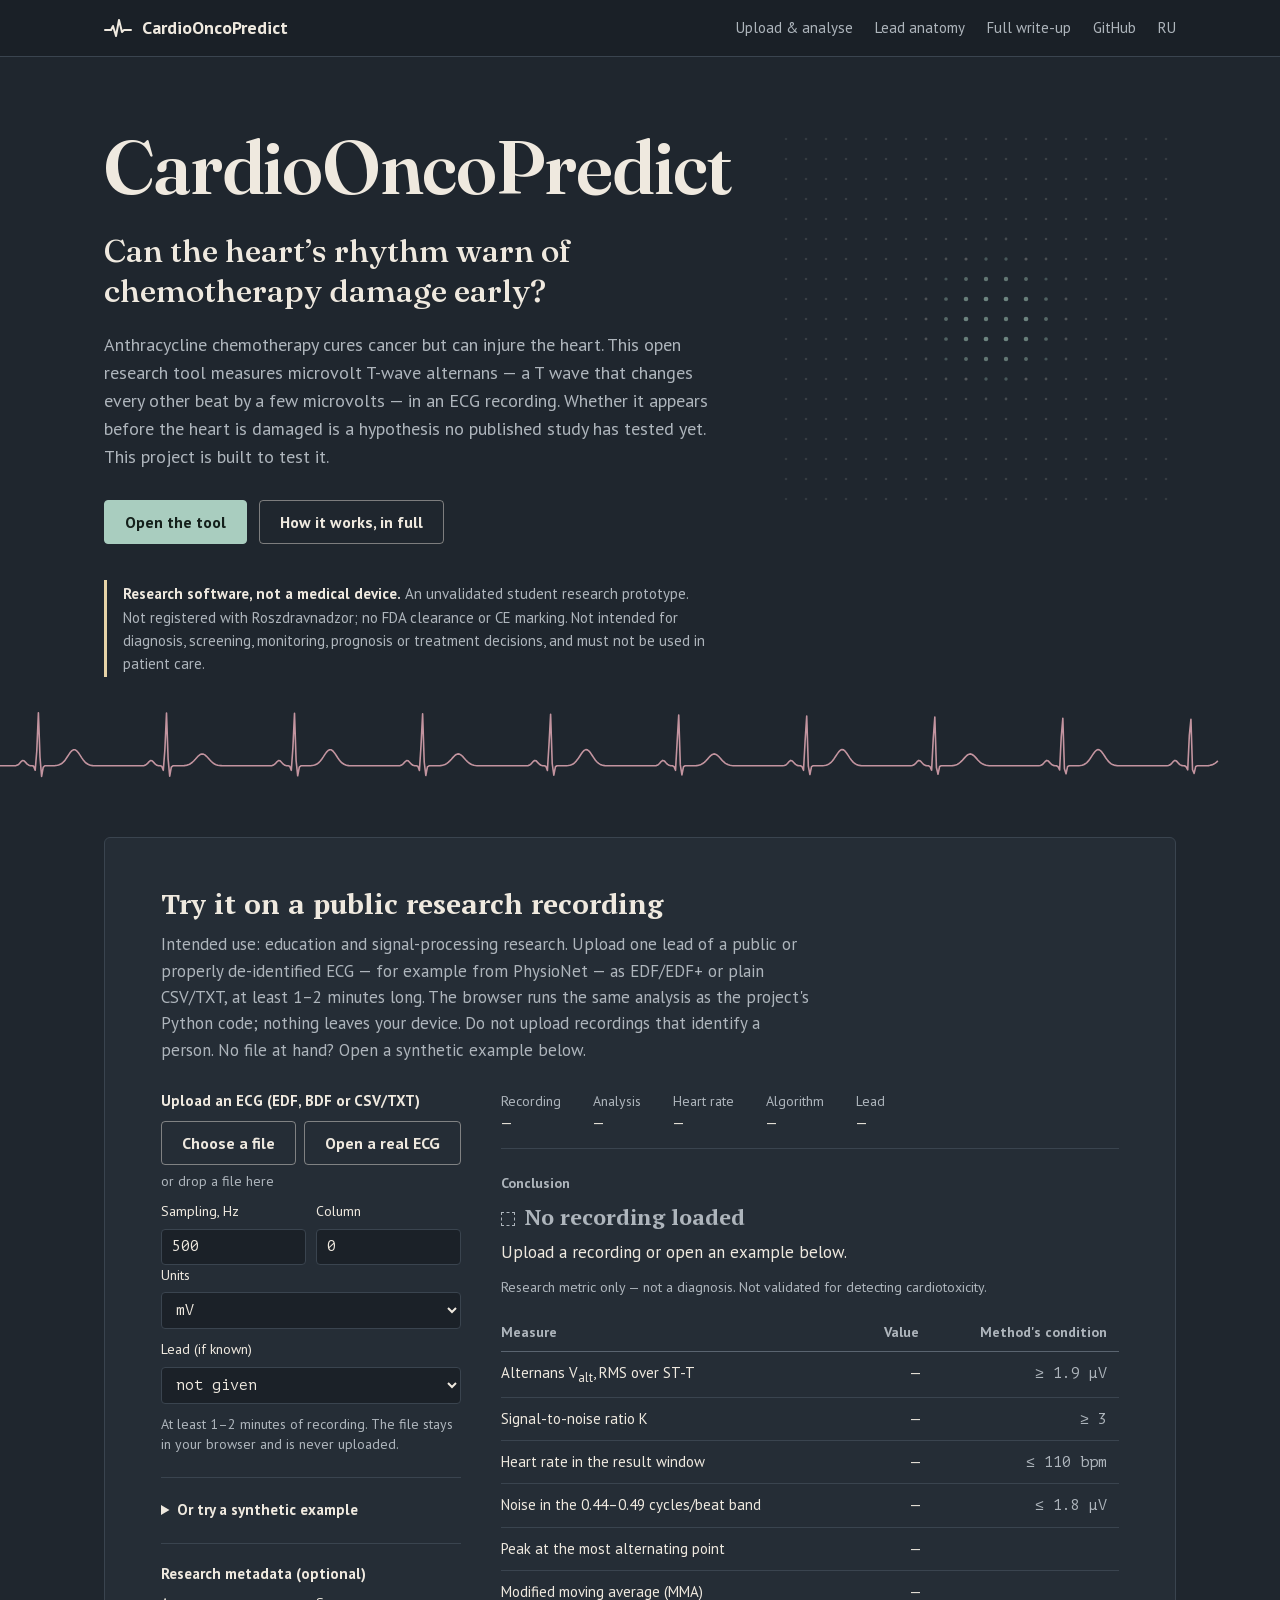
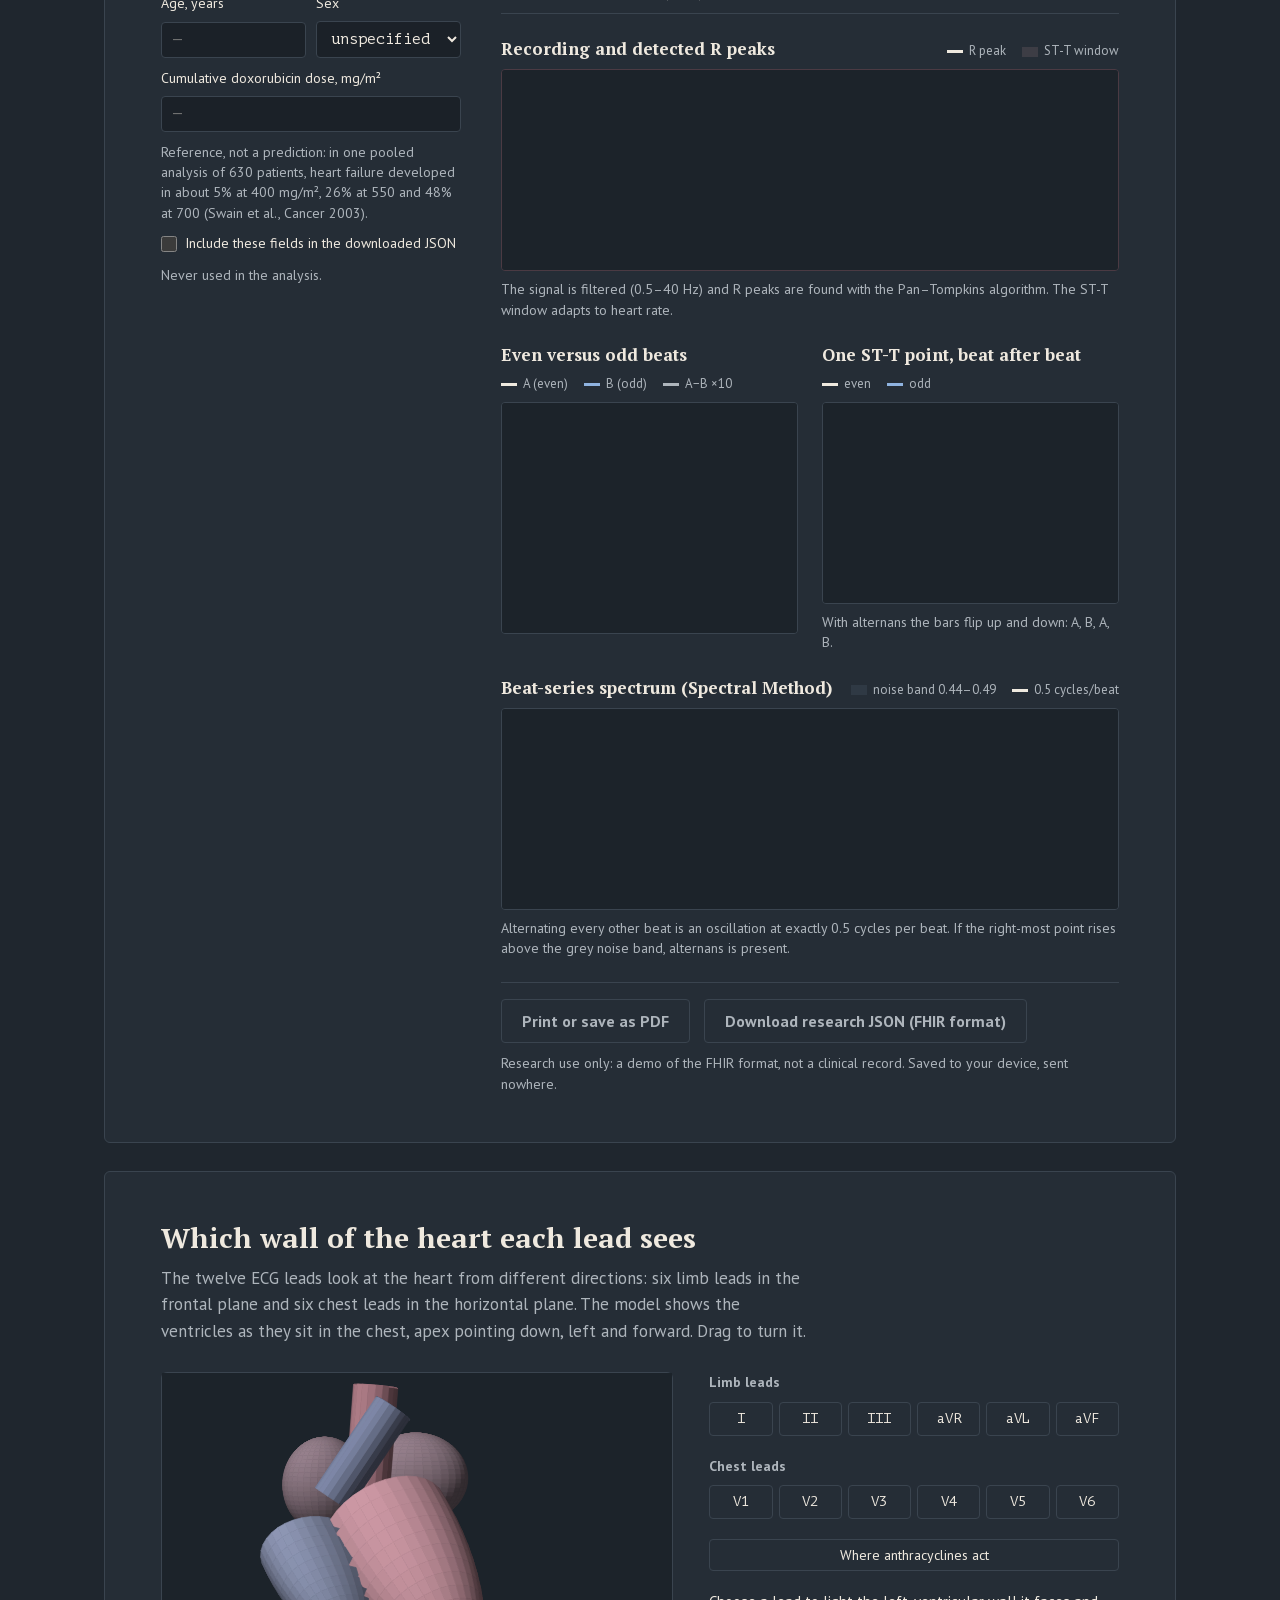
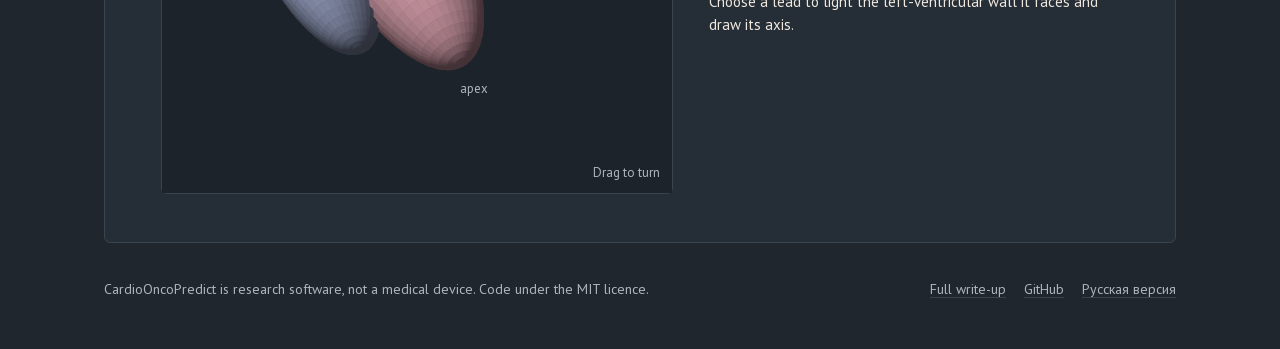
==== index.html @ 4768c363 "1.1.0: trained PTB-XL model, offline web tool, corrected figures Network - Trained on PTB-XL (offici" ====
<!DOCTYPE html>
<html lang="en">
<head>
<meta charset="UTF-8">
<meta name="viewport" content="width=device-width, initial-scale=1, viewport-fit=cover">
<title>CardioOncoPredict</title>
<meta name="description" content="Open research software that measures microvolt T-wave alternans in one ECG lead (EDF/EDF+ or CSV/TXT), built to test whether it precedes anthracycline cardiotoxicity. Runs entirely in your browser. Not a medical device.">
<meta property="og:title" content="CardioOncoPredict">
<meta property="og:description" content="Open research software for measuring microvolt T-wave alternans — testing an unproven hypothesis about early anthracycline heart damage. Not a medical device.">
<link rel="alternate" hreflang="ru" href="ru.html">
<meta name="theme-color" content="#1f262e">
<link rel="manifest" href="manifest.webmanifest">
<link rel="icon" type="image/png" sizes="192x192" href="assets/icons/icon-192.png">
<link rel="apple-touch-icon" href="assets/icons/apple-touch-icon.png">
<link rel="preload" href="assets/fonts/fraunces-var-latin.woff2" as="font" type="font/woff2" crossorigin>
<link rel="stylesheet" href="assets/css/fonts.css">
<link rel="stylesheet" href="assets/css/site.css">
</head>
<body>

<header class="topbar">
  <div class="wrap">
    <a class="brand" href="#top">
      <svg width="28" height="18" viewBox="0 0 28 18" aria-hidden="true"><path d="M1 11h6l2-4 3 10 3-16 3 12 2-2h7" fill="none" stroke="currentColor" stroke-width="2" stroke-linejoin="round" stroke-linecap="round"/></svg>
      CardioOncoPredict
    </a>
    <nav class="nav" aria-label="Sections">
      <a href="#lab">Upload &amp; analyse</a>
      <a href="#anatomy">Lead anatomy</a>
      <a href="https://github.com/podpirovlab/multimodal-cardiotoxicity-ai/blob/main/README.md">Full write-up</a>
      <a href="https://github.com/podpirovlab/multimodal-cardiotoxicity-ai">GitHub</a>
      <a class="lang" href="ru.html" hreflang="ru">RU</a>
    </nav>
  </div>
</header>

<main id="top">
  <section class="cover">
    <canvas class="cover-dots" aria-hidden="true"></canvas>
    <div class="wrap hero">
      <p class="wordmark">CardioOncoPredict</p>
      <h1>Can the heart’s rhythm warn of chemotherapy damage early?</h1>
      <p class="sub">Anthracycline chemotherapy cures cancer but can injure the heart. This open research tool measures microvolt T-wave alternans — a T wave that changes every other beat by a few microvolts — in an ECG recording. Whether it appears before the heart is damaged is a hypothesis no published study has tested yet. This project is built to test it.</p>
      <div class="hero-actions">
          <a class="btn" href="#lab">Open the tool</a>
          <a class="btn ghost" href="https://github.com/podpirovlab/multimodal-cardiotoxicity-ai/blob/main/README.md">How it works, in full</a>
        </div>
      <p class="notice"><strong>Research software, not a medical device.</strong> An unvalidated student research prototype. Not registered with Roszdravnadzor; no FDA clearance or CE marking. Not intended for diagnosis, screening, monitoring, prognosis or treatment decisions, and must not be used in patient care.</p>
    </div>
    <svg class="cover-ecg" viewBox="0 0 1200 90" preserveAspectRatio="none" aria-hidden="true" focusable="false"><polyline pathLength="1" points="0.0,64.8 1.5,64.8 3.0,64.8 4.5,64.8 6.0,64.8 7.5,64.8 9.0,64.8 10.5,64.8 12.0,64.8 13.5,64.8 15.0,64.6 16.5,64.1 18.0,62.8 19.5,60.9 21.0,59.5 22.5,59.7 24.0,61.4 25.5,63.1 27.0,64.2 28.5,64.7 30.0,64.8 31.5,65.1 33.0,69.2 34.5,49.8 36.0,11.8 37.5,56.2 39.0,75.4 40.5,66.4 42.0,64.8 43.5,64.8 45.0,64.8 46.5,64.8 48.0,64.8 49.5,64.7 51.0,64.7 52.5,64.5 54.0,64.3 55.5,63.8 57.0,63.1 58.5,62.0 60.0,60.4 61.5,58.4 63.0,56.0 64.5,53.6 66.0,51.3 67.5,49.6 69.0,48.7 70.5,48.8 72.0,49.9 73.5,51.8 75.0,54.1 76.5,56.6 78.0,58.9 79.5,60.8 81.0,62.3 82.5,63.3 84.0,64.0 85.5,64.4 87.0,64.6 88.5,64.7 90.0,64.8 91.5,64.8 93.0,64.8 94.5,64.8 96.0,64.8 97.5,64.8 99.0,64.8 100.5,64.8 102.0,64.8 103.5,64.8 105.0,64.8 106.5,64.8 108.0,64.8 109.5,64.8 111.0,64.8 112.5,64.8 114.0,64.8 115.5,64.8 117.0,64.8 118.5,64.8 120.1,64.8 121.6,64.8 123.1,64.8 124.6,64.8 126.1,64.8 127.6,64.8 129.1,64.8 130.6,64.8 132.1,64.8 133.6,64.8 135.1,64.6 136.6,64.0 138.1,62.7 139.6,60.9 141.1,59.5 142.6,59.8 144.1,61.4 145.6,63.2 147.1,64.3 148.6,64.7 150.1,64.8 151.6,65.2 153.1,69.3 154.6,48.2 156.1,12.0 157.6,57.9 159.1,75.1 160.6,66.2 162.1,64.8 163.6,64.8 165.1,64.8 166.6,64.8 168.1,64.8 169.6,64.8 171.1,64.7 172.6,64.6 174.1,64.4 175.6,64.1 177.1,63.5 178.6,62.7 180.1,61.5 181.6,60.0 183.1,58.3 184.6,56.5 186.1,54.8 187.6,53.6 189.1,53.0 190.6,53.1 192.1,53.9 193.6,55.3 195.1,57.0 196.6,58.8 198.1,60.5 199.6,61.9 201.1,63.0 202.6,63.7 204.1,64.2 205.6,64.5 207.1,64.6 208.6,64.7 210.1,64.8 211.6,64.8 213.1,64.8 214.6,64.8 216.1,64.8 217.6,64.8 219.1,64.8 220.6,64.8 222.1,64.8 223.6,64.8 225.1,64.8 226.6,64.8 228.1,64.8 229.6,64.8 231.1,64.8 232.6,64.8 234.1,64.8 235.6,64.8 237.1,64.8 238.6,64.8 240.1,64.8 241.6,64.8 243.1,64.8 244.6,64.8 246.1,64.8 247.6,64.8 249.1,64.8 250.6,64.8 252.1,64.8 253.6,64.8 255.1,64.6 256.6,64.0 258.1,62.7 259.6,60.8 261.1,59.5 262.6,59.8 264.1,61.5 265.6,63.2 267.1,64.3 268.6,64.7 270.1,64.8 271.6,65.2 273.1,69.3 274.6,46.6 276.1,12.3 277.6,59.5 279.1,74.8 280.6,66.1 282.1,64.8 283.6,64.8 285.1,64.8 286.6,64.8 288.1,64.8 289.6,64.7 291.1,64.7 292.6,64.5 294.1,64.3 295.6,63.8 297.1,63.0 298.6,61.9 300.1,60.3 301.6,58.2 303.1,55.9 304.6,53.4 306.1,51.1 307.6,49.5 309.1,48.7 310.6,48.8 312.1,50.0 313.6,51.9 315.1,54.3 316.6,56.8 318.1,59.0 319.6,60.9 321.1,62.3 322.6,63.3 324.1,64.0 325.6,64.4 327.1,64.6 328.6,64.7 330.1,64.8 331.6,64.8 333.1,64.8 334.6,64.8 336.1,64.8 337.6,64.8 339.1,64.8 340.6,64.8 342.1,64.8 343.6,64.8 345.1,64.8 346.6,64.8 348.1,64.8 349.6,64.8 351.1,64.8 352.6,64.8 354.1,64.8 355.6,64.8 357.1,64.8 358.6,64.8 360.2,64.8 361.7,64.8 363.2,64.8 364.7,64.8 366.2,64.8 367.7,64.8 369.2,64.8 370.7,64.8 372.2,64.8 373.7,64.8 375.2,64.6 376.7,64.0 378.2,62.6 379.7,60.8 381.2,59.5 382.7,59.8 384.2,61.5 385.7,63.3 387.2,64.3 388.7,64.7 390.2,64.8 391.7,65.3 393.2,69.4 394.7,44.9 396.2,12.8 397.7,61.0 399.2,74.5 400.7,65.9 402.2,64.8 403.7,64.8 405.2,64.8 406.7,64.8 408.2,64.8 409.7,64.8 411.2,64.7 412.7,64.6 414.2,64.4 415.7,64.0 417.2,63.5 418.7,62.6 420.2,61.4 421.7,59.9 423.2,58.2 424.7,56.4 426.2,54.7 427.7,53.5 429.2,52.9 430.7,53.1 432.2,54.0 433.7,55.4 435.2,57.2 436.7,59.0 438.2,60.6 439.7,62.0 441.2,63.0 442.7,63.8 444.2,64.2 445.7,64.5 447.2,64.7 448.7,64.7 450.2,64.8 451.7,64.8 453.2,64.8 454.7,64.8 456.2,64.8 457.7,64.8 459.2,64.8 460.7,64.8 462.2,64.8 463.7,64.8 465.2,64.8 466.7,64.8 468.2,64.8 469.7,64.8 471.2,64.8 472.7,64.8 474.2,64.8 475.7,64.8 477.2,64.8 478.7,64.8 480.2,64.8 481.7,64.8 483.2,64.8 484.7,64.8 486.2,64.8 487.7,64.8 489.2,64.8 490.7,64.8 492.2,64.8 493.7,64.8 495.2,64.6 496.7,63.9 498.2,62.6 499.7,60.7 501.2,59.5 502.7,59.9 504.2,61.6 505.7,63.3 507.2,64.3 508.7,64.7 510.2,64.8 511.7,65.3 513.2,69.4 514.7,43.2 516.2,13.4 517.7,62.5 519.2,74.2 520.7,65.8 522.2,64.8 523.7,64.8 525.2,64.8 526.7,64.8 528.2,64.8 529.7,64.7 531.2,64.7 532.7,64.5 534.2,64.2 535.7,63.7 537.2,63.0 538.7,61.8 540.2,60.1 541.7,58.1 543.2,55.7 544.7,53.2 546.2,51.0 547.7,49.4 549.2,48.6 550.7,48.9 552.2,50.1 553.7,52.1 555.2,54.5 556.7,56.9 558.2,59.2 559.7,61.0 561.2,62.4 562.7,63.4 564.2,64.0 565.7,64.4 567.2,64.6 568.7,64.7 570.2,64.8 571.7,64.8 573.2,64.8 574.7,64.8 576.2,64.8 577.7,64.8 579.2,64.8 580.7,64.8 582.2,64.8 583.7,64.8 585.2,64.8 586.7,64.8 588.2,64.8 589.7,64.8 591.2,64.8 592.7,64.8 594.2,64.8 595.7,64.8 597.2,64.8 598.7,64.8 600.3,64.8 601.8,64.8 603.3,64.8 604.8,64.8 606.3,64.8 607.8,64.8 609.3,64.8 610.8,64.8 612.3,64.8 613.8,64.8 615.3,64.6 616.8,63.9 618.3,62.5 619.8,60.6 621.3,59.4 622.8,59.9 624.3,61.7 625.8,63.4 627.3,64.3 628.8,64.7 630.3,64.8 631.8,65.4 633.3,69.3 634.8,41.5 636.3,14.1 637.8,63.9 639.3,73.9 640.8,65.7 642.3,64.8 643.8,64.8 645.3,64.8 646.8,64.8 648.3,64.8 649.8,64.8 651.3,64.7 652.8,64.6 654.3,64.4 655.8,64.0 657.3,63.4 658.8,62.5 660.3,61.3 661.8,59.8 663.3,58.1 664.8,56.3 666.3,54.6 667.8,53.5 669.3,52.9 670.8,53.2 672.3,54.1 673.8,55.5 675.3,57.3 676.8,59.1 678.3,60.7 679.8,62.1 681.3,63.1 682.8,63.8 684.3,64.2 685.8,64.5 687.3,64.7 688.8,64.7 690.3,64.8 691.8,64.8 693.3,64.8 694.8,64.8 696.3,64.8 697.8,64.8 699.3,64.8 700.8,64.8 702.3,64.8 703.8,64.8 705.3,64.8 706.8,64.8 708.3,64.8 709.8,64.8 711.3,64.8 712.8,64.8 714.3,64.8 715.8,64.8 717.3,64.8 718.8,64.8 720.3,64.8 721.8,64.8 723.3,64.8 724.8,64.8 726.3,64.8 727.8,64.8 729.3,64.8 730.8,64.8 732.3,64.8 733.8,64.8 735.3,64.5 736.8,63.9 738.3,62.5 739.8,60.6 741.3,59.4 742.8,60.0 744.3,61.7 745.8,63.4 747.3,64.4 748.8,64.7 750.3,64.8 751.8,65.5 753.3,69.3 754.8,39.7 756.3,15.0 757.8,65.2 759.3,73.5 760.8,65.6 762.3,64.8 763.8,64.8 765.3,64.8 766.8,64.8 768.3,64.8 769.8,64.7 771.3,64.7 772.8,64.5 774.3,64.2 775.8,63.7 777.3,62.9 778.8,61.7 780.3,60.0 781.8,57.9 783.3,55.5 784.8,53.1 786.3,50.9 787.8,49.3 789.3,48.6 790.8,48.9 792.3,50.2 793.8,52.2 795.3,54.6 796.8,57.1 798.3,59.3 799.8,61.1 801.3,62.5 802.8,63.4 804.3,64.1 805.8,64.4 807.3,64.6 808.8,64.7 810.3,64.8 811.8,64.8 813.3,64.8 814.8,64.8 816.3,64.8 817.8,64.8 819.3,64.8 820.8,64.8 822.3,64.8 823.8,64.8 825.3,64.8 826.8,64.8 828.3,64.8 829.8,64.8 831.3,64.8 832.8,64.8 834.3,64.8 835.8,64.8 837.3,64.8 838.8,64.8 840.4,64.8 841.9,64.8 843.4,64.8 844.9,64.8 846.4,64.8 847.9,64.8 849.4,64.8 850.9,64.8 852.4,64.8 853.9,64.7 855.4,64.5 856.9,63.8 858.4,62.4 859.9,60.5 861.4,59.4 862.9,60.0 864.4,61.8 865.9,63.5 867.4,64.4 868.9,64.7 870.4,64.8 871.9,65.6 873.4,69.1 874.9,38.0 876.4,16.0 877.9,66.5 879.4,73.2 880.9,65.5 882.4,64.8 883.9,64.8 885.4,64.8 886.9,64.8 888.4,64.8 889.9,64.8 891.4,64.7 892.9,64.6 894.4,64.4 895.9,64.0 897.4,63.4 898.9,62.5 900.4,61.2 901.9,59.7 903.4,57.9 904.9,56.1 906.4,54.5 907.9,53.4 909.4,52.9 910.9,53.2 912.4,54.2 913.9,55.6 915.4,57.4 916.9,59.2 918.4,60.8 919.9,62.1 921.4,63.1 922.9,63.8 924.4,64.3 925.9,64.5 927.4,64.7 928.9,64.7 930.4,64.8 931.9,64.8 933.4,64.8 934.9,64.8 936.4,64.8 937.9,64.8 939.4,64.8 940.9,64.8 942.4,64.8 943.9,64.8 945.4,64.8 946.9,64.8 948.4,64.8 949.9,64.8 951.4,64.8 952.9,64.8 954.4,64.8 955.9,64.8 957.4,64.8 958.9,64.8 960.4,64.8 961.9,64.8 963.4,64.8 964.9,64.8 966.4,64.8 967.9,64.8 969.4,64.8 970.9,64.8 972.4,64.8 973.9,64.7 975.4,64.5 976.9,63.8 978.4,62.3 979.9,60.5 981.4,59.4 982.9,60.1 984.4,61.9 985.9,63.5 987.4,64.4 988.9,64.7 990.4,64.8 991.9,65.7 993.4,69.0 994.9,36.2 996.4,17.2 997.9,67.7 999.4,72.8 1000.9,65.4 1002.4,64.8 1003.9,64.8 1005.4,64.8 1006.9,64.8 1008.4,64.8 1009.9,64.7 1011.4,64.7 1012.9,64.5 1014.4,64.2 1015.9,63.7 1017.4,62.8 1018.9,61.6 1020.4,59.9 1021.9,57.8 1023.4,55.4 1024.9,52.9 1026.4,50.8 1027.9,49.2 1029.4,48.6 1030.9,49.0 1032.4,50.3 1033.9,52.4 1035.4,54.8 1036.9,57.2 1038.4,59.4 1039.9,61.2 1041.4,62.6 1042.9,63.5 1044.4,64.1 1045.9,64.4 1047.4,64.6 1048.9,64.7 1050.4,64.8 1051.9,64.8 1053.4,64.8 1054.9,64.8 1056.4,64.8 1057.9,64.8 1059.4,64.8 1060.9,64.8 1062.4,64.8 1063.9,64.8 1065.4,64.8 1066.9,64.8 1068.4,64.8 1069.9,64.8 1071.4,64.8 1072.9,64.8 1074.4,64.8 1075.9,64.8 1077.4,64.8 1078.9,64.8 1080.5,64.8 1082.0,64.8 1083.5,64.8 1085.0,64.8 1086.5,64.8 1088.0,64.8 1089.5,64.8 1091.0,64.8 1092.5,64.8 1094.0,64.7 1095.5,64.5 1097.0,63.8 1098.5,62.3 1100.0,60.4 1101.5,59.4 1103.0,60.1 1104.5,61.9 1106.0,63.6 1107.5,64.4 1109.0,64.7 1110.5,64.8 1112.0,65.8 1113.5,68.8 1115.0,34.4 1116.5,18.4 1118.0,68.8 1119.5,72.4 1121.0,65.4 1122.5,64.8 1124.0,64.8 1125.5,64.8 1127.0,64.8 1128.5,64.8 1130.0,64.7 1131.5,64.7 1133.0,64.6 1134.5,64.3 1136.0,63.9 1137.5,63.3 1139.0,62.4 1140.5,61.1 1142.0,59.6 1143.5,57.8 1145.0,56.0 1146.5,54.5 1148.0,53.4 1149.5,52.9 1151.0,53.2 1152.5,54.2 1154.0,55.7 1155.5,57.5 1157.0,59.3 1158.5,60.9 1160.0,62.2 1161.5,63.2 1163.0,63.9 1164.5,64.3 1166.0,64.5 1167.5,64.7 1169.0,64.7 1170.5,64.8 1172.0,64.8 1173.5,64.8 1175.0,64.8 1176.5,64.8 1178.0,64.8 1179.5,64.8 1181.0,64.8 1182.5,64.8 1184.0,64.8 1185.5,64.8 1187.0,64.8 1188.5,64.8 1190.0,64.8 1191.5,64.8 1193.0,64.8 1194.5,64.8 1196.0,64.8 1197.5,64.8 1199.0,64.8"/><polyline class="glow" pathLength="1" points="0.0,64.8 1.5,64.8 3.0,64.8 4.5,64.8 6.0,64.8 7.5,64.8 9.0,64.8 10.5,64.8 12.0,64.8 13.5,64.8 15.0,64.6 16.5,64.1 18.0,62.8 19.5,60.9 21.0,59.5 22.5,59.7 24.0,61.4 25.5,63.1 27.0,64.2 28.5,64.7 30.0,64.8 31.5,65.1 33.0,69.2 34.5,49.8 36.0,11.8 37.5,56.2 39.0,75.4 40.5,66.4 42.0,64.8 43.5,64.8 45.0,64.8 46.5,64.8 48.0,64.8 49.5,64.7 51.0,64.7 52.5,64.5 54.0,64.3 55.5,63.8 57.0,63.1 58.5,62.0 60.0,60.4 61.5,58.4 63.0,56.0 64.5,53.6 66.0,51.3 67.5,49.6 69.0,48.7 70.5,48.8 72.0,49.9 73.5,51.8 75.0,54.1 76.5,56.6 78.0,58.9 79.5,60.8 81.0,62.3 82.5,63.3 84.0,64.0 85.5,64.4 87.0,64.6 88.5,64.7 90.0,64.8 91.5,64.8 93.0,64.8 94.5,64.8 96.0,64.8 97.5,64.8 99.0,64.8 100.5,64.8 102.0,64.8 103.5,64.8 105.0,64.8 106.5,64.8 108.0,64.8 109.5,64.8 111.0,64.8 112.5,64.8 114.0,64.8 115.5,64.8 117.0,64.8 118.5,64.8 120.1,64.8 121.6,64.8 123.1,64.8 124.6,64.8 126.1,64.8 127.6,64.8 129.1,64.8 130.6,64.8 132.1,64.8 133.6,64.8 135.1,64.6 136.6,64.0 138.1,62.7 139.6,60.9 141.1,59.5 142.6,59.8 144.1,61.4 145.6,63.2 147.1,64.3 148.6,64.7 150.1,64.8 151.6,65.2 153.1,69.3 154.6,48.2 156.1,12.0 157.6,57.9 159.1,75.1 160.6,66.2 162.1,64.8 163.6,64.8 165.1,64.8 166.6,64.8 168.1,64.8 169.6,64.8 171.1,64.7 172.6,64.6 174.1,64.4 175.6,64.1 177.1,63.5 178.6,62.7 180.1,61.5 181.6,60.0 183.1,58.3 184.6,56.5 186.1,54.8 187.6,53.6 189.1,53.0 190.6,53.1 192.1,53.9 193.6,55.3 195.1,57.0 196.6,58.8 198.1,60.5 199.6,61.9 201.1,63.0 202.6,63.7 204.1,64.2 205.6,64.5 207.1,64.6 208.6,64.7 210.1,64.8 211.6,64.8 213.1,64.8 214.6,64.8 216.1,64.8 217.6,64.8 219.1,64.8 220.6,64.8 222.1,64.8 223.6,64.8 225.1,64.8 226.6,64.8 228.1,64.8 229.6,64.8 231.1,64.8 232.6,64.8 234.1,64.8 235.6,64.8 237.1,64.8 238.6,64.8 240.1,64.8 241.6,64.8 243.1,64.8 244.6,64.8 246.1,64.8 247.6,64.8 249.1,64.8 250.6,64.8 252.1,64.8 253.6,64.8 255.1,64.6 256.6,64.0 258.1,62.7 259.6,60.8 261.1,59.5 262.6,59.8 264.1,61.5 265.6,63.2 267.1,64.3 268.6,64.7 270.1,64.8 271.6,65.2 273.1,69.3 274.6,46.6 276.1,12.3 277.6,59.5 279.1,74.8 280.6,66.1 282.1,64.8 283.6,64.8 285.1,64.8 286.6,64.8 288.1,64.8 289.6,64.7 291.1,64.7 292.6,64.5 294.1,64.3 295.6,63.8 297.1,63.0 298.6,61.9 300.1,60.3 301.6,58.2 303.1,55.9 304.6,53.4 306.1,51.1 307.6,49.5 309.1,48.7 310.6,48.8 312.1,50.0 313.6,51.9 315.1,54.3 316.6,56.8 318.1,59.0 319.6,60.9 321.1,62.3 322.6,63.3 324.1,64.0 325.6,64.4 327.1,64.6 328.6,64.7 330.1,64.8 331.6,64.8 333.1,64.8 334.6,64.8 336.1,64.8 337.6,64.8 339.1,64.8 340.6,64.8 342.1,64.8 343.6,64.8 345.1,64.8 346.6,64.8 348.1,64.8 349.6,64.8 351.1,64.8 352.6,64.8 354.1,64.8 355.6,64.8 357.1,64.8 358.6,64.8 360.2,64.8 361.7,64.8 363.2,64.8 364.7,64.8 366.2,64.8 367.7,64.8 369.2,64.8 370.7,64.8 372.2,64.8 373.7,64.8 375.2,64.6 376.7,64.0 378.2,62.6 379.7,60.8 381.2,59.5 382.7,59.8 384.2,61.5 385.7,63.3 387.2,64.3 388.7,64.7 390.2,64.8 391.7,65.3 393.2,69.4 394.7,44.9 396.2,12.8 397.7,61.0 399.2,74.5 400.7,65.9 402.2,64.8 403.7,64.8 405.2,64.8 406.7,64.8 408.2,64.8 409.7,64.8 411.2,64.7 412.7,64.6 414.2,64.4 415.7,64.0 417.2,63.5 418.7,62.6 420.2,61.4 421.7,59.9 423.2,58.2 424.7,56.4 426.2,54.7 427.7,53.5 429.2,52.9 430.7,53.1 432.2,54.0 433.7,55.4 435.2,57.2 436.7,59.0 438.2,60.6 439.7,62.0 441.2,63.0 442.7,63.8 444.2,64.2 445.7,64.5 447.2,64.7 448.7,64.7 450.2,64.8 451.7,64.8 453.2,64.8 454.7,64.8 456.2,64.8 457.7,64.8 459.2,64.8 460.7,64.8 462.2,64.8 463.7,64.8 465.2,64.8 466.7,64.8 468.2,64.8 469.7,64.8 471.2,64.8 472.7,64.8 474.2,64.8 475.7,64.8 477.2,64.8 478.7,64.8 480.2,64.8 481.7,64.8 483.2,64.8 484.7,64.8 486.2,64.8 487.7,64.8 489.2,64.8 490.7,64.8 492.2,64.8 493.7,64.8 495.2,64.6 496.7,63.9 498.2,62.6 499.7,60.7 501.2,59.5 502.7,59.9 504.2,61.6 505.7,63.3 507.2,64.3 508.7,64.7 510.2,64.8 511.7,65.3 513.2,69.4 514.7,43.2 516.2,13.4 517.7,62.5 519.2,74.2 520.7,65.8 522.2,64.8 523.7,64.8 525.2,64.8 526.7,64.8 528.2,64.8 529.7,64.7 531.2,64.7 532.7,64.5 534.2,64.2 535.7,63.7 537.2,63.0 538.7,61.8 540.2,60.1 541.7,58.1 543.2,55.7 544.7,53.2 546.2,51.0 547.7,49.4 549.2,48.6 550.7,48.9 552.2,50.1 553.7,52.1 555.2,54.5 556.7,56.9 558.2,59.2 559.7,61.0 561.2,62.4 562.7,63.4 564.2,64.0 565.7,64.4 567.2,64.6 568.7,64.7 570.2,64.8 571.7,64.8 573.2,64.8 574.7,64.8 576.2,64.8 577.7,64.8 579.2,64.8 580.7,64.8 582.2,64.8 583.7,64.8 585.2,64.8 586.7,64.8 588.2,64.8 589.7,64.8 591.2,64.8 592.7,64.8 594.2,64.8 595.7,64.8 597.2,64.8 598.7,64.8 600.3,64.8 601.8,64.8 603.3,64.8 604.8,64.8 606.3,64.8 607.8,64.8 609.3,64.8 610.8,64.8 612.3,64.8 613.8,64.8 615.3,64.6 616.8,63.9 618.3,62.5 619.8,60.6 621.3,59.4 622.8,59.9 624.3,61.7 625.8,63.4 627.3,64.3 628.8,64.7 630.3,64.8 631.8,65.4 633.3,69.3 634.8,41.5 636.3,14.1 637.8,63.9 639.3,73.9 640.8,65.7 642.3,64.8 643.8,64.8 645.3,64.8 646.8,64.8 648.3,64.8 649.8,64.8 651.3,64.7 652.8,64.6 654.3,64.4 655.8,64.0 657.3,63.4 658.8,62.5 660.3,61.3 661.8,59.8 663.3,58.1 664.8,56.3 666.3,54.6 667.8,53.5 669.3,52.9 670.8,53.2 672.3,54.1 673.8,55.5 675.3,57.3 676.8,59.1 678.3,60.7 679.8,62.1 681.3,63.1 682.8,63.8 684.3,64.2 685.8,64.5 687.3,64.7 688.8,64.7 690.3,64.8 691.8,64.8 693.3,64.8 694.8,64.8 696.3,64.8 697.8,64.8 699.3,64.8 700.8,64.8 702.3,64.8 703.8,64.8 705.3,64.8 706.8,64.8 708.3,64.8 709.8,64.8 711.3,64.8 712.8,64.8 714.3,64.8 715.8,64.8 717.3,64.8 718.8,64.8 720.3,64.8 721.8,64.8 723.3,64.8 724.8,64.8 726.3,64.8 727.8,64.8 729.3,64.8 730.8,64.8 732.3,64.8 733.8,64.8 735.3,64.5 736.8,63.9 738.3,62.5 739.8,60.6 741.3,59.4 742.8,60.0 744.3,61.7 745.8,63.4 747.3,64.4 748.8,64.7 750.3,64.8 751.8,65.5 753.3,69.3 754.8,39.7 756.3,15.0 757.8,65.2 759.3,73.5 760.8,65.6 762.3,64.8 763.8,64.8 765.3,64.8 766.8,64.8 768.3,64.8 769.8,64.7 771.3,64.7 772.8,64.5 774.3,64.2 775.8,63.7 777.3,62.9 778.8,61.7 780.3,60.0 781.8,57.9 783.3,55.5 784.8,53.1 786.3,50.9 787.8,49.3 789.3,48.6 790.8,48.9 792.3,50.2 793.8,52.2 795.3,54.6 796.8,57.1 798.3,59.3 799.8,61.1 801.3,62.5 802.8,63.4 804.3,64.1 805.8,64.4 807.3,64.6 808.8,64.7 810.3,64.8 811.8,64.8 813.3,64.8 814.8,64.8 816.3,64.8 817.8,64.8 819.3,64.8 820.8,64.8 822.3,64.8 823.8,64.8 825.3,64.8 826.8,64.8 828.3,64.8 829.8,64.8 831.3,64.8 832.8,64.8 834.3,64.8 835.8,64.8 837.3,64.8 838.8,64.8 840.4,64.8 841.9,64.8 843.4,64.8 844.9,64.8 846.4,64.8 847.9,64.8 849.4,64.8 850.9,64.8 852.4,64.8 853.9,64.7 855.4,64.5 856.9,63.8 858.4,62.4 859.9,60.5 861.4,59.4 862.9,60.0 864.4,61.8 865.9,63.5 867.4,64.4 868.9,64.7 870.4,64.8 871.9,65.6 873.4,69.1 874.9,38.0 876.4,16.0 877.9,66.5 879.4,73.2 880.9,65.5 882.4,64.8 883.9,64.8 885.4,64.8 886.9,64.8 888.4,64.8 889.9,64.8 891.4,64.7 892.9,64.6 894.4,64.4 895.9,64.0 897.4,63.4 898.9,62.5 900.4,61.2 901.9,59.7 903.4,57.9 904.9,56.1 906.4,54.5 907.9,53.4 909.4,52.9 910.9,53.2 912.4,54.2 913.9,55.6 915.4,57.4 916.9,59.2 918.4,60.8 919.9,62.1 921.4,63.1 922.9,63.8 924.4,64.3 925.9,64.5 927.4,64.7 928.9,64.7 930.4,64.8 931.9,64.8 933.4,64.8 934.9,64.8 936.4,64.8 937.9,64.8 939.4,64.8 940.9,64.8 942.4,64.8 943.9,64.8 945.4,64.8 946.9,64.8 948.4,64.8 949.9,64.8 951.4,64.8 952.9,64.8 954.4,64.8 955.9,64.8 957.4,64.8 958.9,64.8 960.4,64.8 961.9,64.8 963.4,64.8 964.9,64.8 966.4,64.8 967.9,64.8 969.4,64.8 970.9,64.8 972.4,64.8 973.9,64.7 975.4,64.5 976.9,63.8 978.4,62.3 979.9,60.5 981.4,59.4 982.9,60.1 984.4,61.9 985.9,63.5 987.4,64.4 988.9,64.7 990.4,64.8 991.9,65.7 993.4,69.0 994.9,36.2 996.4,17.2 997.9,67.7 999.4,72.8 1000.9,65.4 1002.4,64.8 1003.9,64.8 1005.4,64.8 1006.9,64.8 1008.4,64.8 1009.9,64.7 1011.4,64.7 1012.9,64.5 1014.4,64.2 1015.9,63.7 1017.4,62.8 1018.9,61.6 1020.4,59.9 1021.9,57.8 1023.4,55.4 1024.9,52.9 1026.4,50.8 1027.9,49.2 1029.4,48.6 1030.9,49.0 1032.4,50.3 1033.9,52.4 1035.4,54.8 1036.9,57.2 1038.4,59.4 1039.9,61.2 1041.4,62.6 1042.9,63.5 1044.4,64.1 1045.9,64.4 1047.4,64.6 1048.9,64.7 1050.4,64.8 1051.9,64.8 1053.4,64.8 1054.9,64.8 1056.4,64.8 1057.9,64.8 1059.4,64.8 1060.9,64.8 1062.4,64.8 1063.9,64.8 1065.4,64.8 1066.9,64.8 1068.4,64.8 1069.9,64.8 1071.4,64.8 1072.9,64.8 1074.4,64.8 1075.9,64.8 1077.4,64.8 1078.9,64.8 1080.5,64.8 1082.0,64.8 1083.5,64.8 1085.0,64.8 1086.5,64.8 1088.0,64.8 1089.5,64.8 1091.0,64.8 1092.5,64.8 1094.0,64.7 1095.5,64.5 1097.0,63.8 1098.5,62.3 1100.0,60.4 1101.5,59.4 1103.0,60.1 1104.5,61.9 1106.0,63.6 1107.5,64.4 1109.0,64.7 1110.5,64.8 1112.0,65.8 1113.5,68.8 1115.0,34.4 1116.5,18.4 1118.0,68.8 1119.5,72.4 1121.0,65.4 1122.5,64.8 1124.0,64.8 1125.5,64.8 1127.0,64.8 1128.5,64.8 1130.0,64.7 1131.5,64.7 1133.0,64.6 1134.5,64.3 1136.0,63.9 1137.5,63.3 1139.0,62.4 1140.5,61.1 1142.0,59.6 1143.5,57.8 1145.0,56.0 1146.5,54.5 1148.0,53.4 1149.5,52.9 1151.0,53.2 1152.5,54.2 1154.0,55.7 1155.5,57.5 1157.0,59.3 1158.5,60.9 1160.0,62.2 1161.5,63.2 1163.0,63.9 1164.5,64.3 1166.0,64.5 1167.5,64.7 1169.0,64.7 1170.5,64.8 1172.0,64.8 1173.5,64.8 1175.0,64.8 1176.5,64.8 1178.0,64.8 1179.5,64.8 1181.0,64.8 1182.5,64.8 1184.0,64.8 1185.5,64.8 1187.0,64.8 1188.5,64.8 1190.0,64.8 1191.5,64.8 1193.0,64.8 1194.5,64.8 1196.0,64.8 1197.5,64.8 1199.0,64.8"/></svg>
  </section>

  <!-- ===================== UPLOAD & ANALYSE ===================== -->
  <section class="wrap" id="lab">
    <div class="sheet">
      <div class="block-head">
        <h2>Try it on a public research recording</h2>
        <p class="lede">Intended use: education and signal-processing research. Upload one lead of a public or properly de-identified ECG — for example from PhysioNet — as EDF/EDF+ or plain CSV/TXT, at least 1–2 minutes long. The browser runs the same analysis as the project's Python code; nothing leaves your device. Do not upload recordings that identify a person. No file at hand? Open a synthetic example below.</p>
      </div>
      <div class="lab">
        <form class="controls" onsubmit="return false" aria-label="Recording and research metadata">
          <div class="file">
            <b class="group" id="f-file-title">Upload an ECG (EDF, BDF or CSV/TXT)</b>
            <input type="file" id="f-file" class="sr-only" accept=".edf,.bdf,.csv,.txt,text/csv,text/plain" aria-describedby="f-file-title">
            <div class="pick-row"><label for="f-file" class="btn ghost pick">Choose a file</label><button type="button" class="btn ghost" id="b-sample">Open a real ECG</button></div>
            <span class="hint drop-hint">or drop a file here</span>
            <div id="f-edf-wrap" hidden>
              <div class="ctl"><label for="f-edf-channel">Channel (lead)</label><select id="f-edf-channel"></select></div>
            </div>
            <div id="f-csv-wrap">
              <div class="row">
                <div class="ctl"><label for="f-fs">Sampling, Hz</label><input type="number" id="f-fs" value="500" min="50" max="10000"></div>
                <div class="ctl"><label for="f-col">Column</label><input type="number" id="f-col" value="0" min="0" max="20"></div>
              </div>
              <div class="ctl"><label for="f-unit">Units</label><select id="f-unit"><option value="mv">mV</option><option value="uv">µV</option></select></div>
            </div>
            <div class="ctl"><label for="f-lead">Lead (if known)</label><select id="f-lead"><option value="">not given</option><option value="I">I</option><option value="II">II</option><option value="III">III</option><option value="aVR">aVR</option><option value="aVL">aVL</option><option value="aVF">aVF</option><option value="V1">V1</option><option value="V2">V2</option><option value="V3">V3</option><option value="V4">V4</option><option value="V5">V5</option><option value="V6">V6</option></select></div>
            <span class="hint" id="f-status">At least 1–2 minutes of recording. The file stays in your browser and is never uploaded.</span>
          </div>

          <details class="demo">
            <summary>Or try a synthetic example</summary>
            <div style="display:grid; gap:18px; padding-top:14px;">
              <div class="presets" role="group" aria-label="Scenarios">
                <button type="button" class="chip" data-preset='{"alt":0,"noise":15,"hr":108,"tamp":0.35,"mains":0}' aria-pressed="false">Normal, exercise</button>
                <button type="button" class="chip" data-preset='{"alt":6,"noise":15,"hr":78,"tamp":0.26,"mains":10}' aria-pressed="false">Hidden TWA</button>
                <button type="button" class="chip" data-preset='{"alt":25,"noise":20,"hr":96,"tamp":0.2,"mains":10}' aria-pressed="false">Marked TWA</button>
                <button type="button" class="chip" data-preset='{"alt":4,"noise":70,"hr":80,"tamp":0.3,"mains":40}' aria-pressed="false">Noisy</button>
              </div>
              <div class="ctl">
                <label for="s-alt">T-wave alternans <output id="o-alt" for="s-alt"></output></label>
                <input type="range" id="s-alt" min="0" max="60" step="0.5" value="12">
                <span class="hint">How far even and odd beats sit from the mean</span>
              </div>
              <div class="ctl">
                <label for="s-noise">Muscle noise <output id="o-noise" for="s-noise"></output></label>
                <input type="range" id="s-noise" min="0" max="100" step="1" value="15">
              </div>
              <div class="ctl">
                <label for="s-hr">Heart rate <output id="o-hr" for="s-hr"></output></label>
                <input type="range" id="s-hr" min="45" max="130" step="1" value="80">
              </div>
              <div class="ctl">
                <label for="s-tamp">T-wave amplitude <output id="o-tamp" for="s-tamp"></output></label>
                <input type="range" id="s-tamp" min="0.05" max="0.5" step="0.01" value="0.3">
              </div>
              <div class="ctl">
                <label for="s-mains">50 Hz mains hum <output id="o-mains" for="s-mains"></output></label>
                <input type="range" id="s-mains" min="0" max="100" step="1" value="10">
              </div>
              <button type="button" class="btn ghost" id="b-reseed">New recording, same scenario</button>
            </div>
          </details>

          <div class="patient">
            <b class="group">Research metadata (optional)</b>
            <div class="row">
              <div class="ctl"><label for="p-age">Age, years</label><input type="number" id="p-age" min="0" max="120" placeholder="—"></div>
              <div class="ctl"><label for="p-sex">Sex</label><select id="p-sex"><option value="">unspecified</option><option value="male">male</option><option value="female">female</option></select></div>
            </div>
            <div class="ctl"><label for="p-dose">Cumulative doxorubicin dose, mg/m²</label><input type="number" id="p-dose" min="0" max="1200" placeholder="—"></div>
            <span class="hint">Reference, not a prediction: in one pooled analysis of 630 patients, heart failure developed in about 5% at 400 mg/m², 26% at 550 and 48% at 700 (Swain et al., Cancer 2003).</span>
            <label class="check"><input type="checkbox" id="p-include"> Include these fields in the downloaded JSON</label>
            <span class="hint">Never used in the analysis.</span>
          </div>
        </form>

        <div class="panels">
          <dl class="fields">
            <div><dt>Recording</dt><dd id="f-rec">—</dd></div>
            <div><dt>Analysis</dt><dd id="f-beats">—</dd></div>
            <div><dt>Heart rate</dt><dd id="m-hr">—</dd></div>
            <div><dt>Algorithm</dt><dd id="f-ver">—</dd></div>
            <div><dt>Lead</dt><dd id="f-lead-out">—</dd></div>
          </dl>
          <div class="verdict none" id="verdict" aria-live="polite"><span class="label">Conclusion</span><span class="pill">No recording loaded</span><p>Upload a recording or open an example below.</p></div>
          <p class="hint result-note">Research metric only — not a diagnosis. Not validated for detecting cardiotoxicity.</p>
          <table class="criteria">
            <thead><tr><th>Measure</th><th class="num">Value</th><th class="num">Method's condition</th></tr></thead>
            <tbody>
              <tr><td>Alternans V<sub>alt</sub>, RMS over ST-T</td><td class="num" id="m-valt">—</td><td class="num cond">≥ 1.9 µV</td></tr>
              <tr><td>Signal-to-noise ratio K</td><td class="num" id="m-k">—</td><td class="num cond">≥ 3</td></tr>
              <tr><td>Heart rate in the result window</td><td class="num" id="m-whr">—</td><td class="num cond">≤ 110 bpm</td></tr>
              <tr><td>Noise in the 0.44–0.49 cycles/beat band</td><td class="num" id="m-noise">—</td><td class="num cond">≤ 1.8 µV</td></tr>
              <tr><td>Peak at the most alternating point</td><td class="num" id="m-peak">—</td><td class="num cond"></td></tr>
              <tr><td>Modified moving average (MMA)</td><td class="num" id="m-mma">—</td><td class="num cond"></td></tr>
            </tbody>
          </table>
          <div class="panel paper">
            <div class="panel-head"><h3>Recording and detected R peaks</h3><span class="legend"><span><i style="background:var(--rpeak)"></i>R peak</span><span><i style="background:var(--window); height:10px"></i>ST-T window</span></span></div>
            <canvas id="c-strip" height="200"></canvas>
            <p class="explain">The signal is filtered (0.5–40 Hz) and R peaks are found with the Pan–Tompkins algorithm. The ST-T window adapts to heart rate.</p>
          </div>
          <div class="two">
            <div class="panel">
              <div class="panel-head"><h3>Even versus odd beats</h3></div>
              <div class="panel-head"><span class="legend"><span><i style="background:var(--even)"></i>A (even)</span><span><i style="background:var(--odd)"></i>B (odd)</span><span><i style="background:var(--muted)"></i>A−B ×10</span></span></div>
              <canvas id="c-overlay" height="230"></canvas>
            </div>
            <div class="panel">
              <div class="panel-head"><h3>One ST-T point, beat after beat</h3></div>
              <div class="panel-head"><span class="legend"><span><i style="background:var(--even)"></i>even</span><span><i style="background:var(--odd)"></i>odd</span></span></div>
              <canvas id="c-series" height="200"></canvas>
              <p class="explain">With alternans the bars flip up and down: A, B, A, B.</p>
            </div>
          </div>
          <div class="panel">
            <div class="panel-head"><h3>Beat-series spectrum (Spectral Method)</h3><span class="legend"><span><i style="background:var(--band); height:10px"></i>noise band 0.44–0.49</span><span><i style="background:var(--ink)"></i>0.5 cycles/beat</span></span></div>
            <canvas id="c-spec" height="200"></canvas>
            <p class="explain">Alternating every other beat is an oscillation at exactly 0.5 cycles per beat. If the right-most point rises above the grey noise band, alternans is present.</p>
          </div>
          <div class="fhir-row">
            <button type="button" class="btn ghost" id="b-print" disabled>Print or save as PDF</button>
            <button type="button" class="btn ghost" id="b-fhir" disabled>Download research JSON (FHIR format)</button>
            <span class="hint">Research use only: a demo of the FHIR format, not a clinical record. Saved to your device, sent nowhere.</span>
          </div>
        </div>
      </div>
    </div>
  </section>

  <!-- ===================== ECG ANATOMY ===================== -->
  <section class="wrap" id="anatomy">
    <div class="sheet">
      <div class="block-head">
        <h2>Which wall of the heart each lead sees</h2>
        <p class="lede">The twelve ECG leads look at the heart from different directions: six limb leads in the frontal plane and six chest leads in the horizontal plane. The model shows the ventricles as they sit in the chest, apex pointing down, left and forward. Drag to turn it.</p>
      </div>
      <div class="heart">
        <div class="heart-stage" id="heart-stage">
          <canvas id="c-heart" role="img" aria-label="Rotatable model of the heart's ventricles"></canvas>
          <span class="heart-hint">Drag to turn</span>
        </div>
        <div class="heart-side">
          <div class="lead-group" role="group" aria-label="Limb leads"><span class="group-label">Limb leads</span><div class="leads"><button type="button" class="chip lead" data-lead="I" aria-pressed="false">I</button><button type="button" class="chip lead" data-lead="II" aria-pressed="false">II</button><button type="button" class="chip lead" data-lead="III" aria-pressed="false">III</button><button type="button" class="chip lead" data-lead="aVR" aria-pressed="false">aVR</button><button type="button" class="chip lead" data-lead="aVL" aria-pressed="false">aVL</button><button type="button" class="chip lead" data-lead="aVF" aria-pressed="false">aVF</button></div></div>
          <div class="lead-group" role="group" aria-label="Chest leads"><span class="group-label">Chest leads</span><div class="leads"><button type="button" class="chip lead" data-lead="V1" aria-pressed="false">V1</button><button type="button" class="chip lead" data-lead="V2" aria-pressed="false">V2</button><button type="button" class="chip lead" data-lead="V3" aria-pressed="false">V3</button><button type="button" class="chip lead" data-lead="V4" aria-pressed="false">V4</button><button type="button" class="chip lead" data-lead="V5" aria-pressed="false">V5</button><button type="button" class="chip lead" data-lead="V6" aria-pressed="false">V6</button></div></div>
          <button type="button" class="chip lv" id="b-lv" aria-pressed="false">Where anthracyclines act</button>
          <p class="heart-note" id="heart-note" aria-live="polite"></p>
        </div>
      </div>
    </div>
  </section>
</main>

<footer>
  <div class="wrap">
    <span>CardioOncoPredict is research software, not a medical device. Code under the MIT licence.</span>
    <span class="links"><a href="https://github.com/podpirovlab/multimodal-cardiotoxicity-ai/blob/main/README.md">Full write-up</a><a href="https://github.com/podpirovlab/multimodal-cardiotoxicity-ai">GitHub</a><a href="ru.html" hreflang="ru">Русская версия</a></span>
  </div>
</footer>

<script src="assets/js/dsp.js"></script>
<script src="assets/js/edf.js"></script>
<script src="assets/js/site.js"></script>
</body>
</html>
---- assets/css/fonts.css ----
/* Fraunces (Undercase Type) for Latin display text and Literata (TypeTogether) for Cyrillic display text on the cover,
   PT Serif, PT Sans, PT Mono (ParaType); all under the SIL Open Font License 1.1, see assets/fonts/OFL.txt,
   self-hosted so the page makes no request to a third party. Latin and Cyrillic subsets only. */
@font-face { font-family: 'PT Mono'; font-style: normal; font-weight: 400; font-display: swap;
  src: url(../fonts/pt-mono-400-cyrillic.woff2) format('woff2'); unicode-range: U+0301, U+0400-045F, U+0490-0491, U+04B0-04B1, U+2116; }
@font-face { font-family: 'PT Mono'; font-style: normal; font-weight: 400; font-display: swap;
  src: url(../fonts/pt-mono-400-latin.woff2) format('woff2'); unicode-range: U+0000-00FF, U+0131, U+0152-0153, U+02BB-02BC, U+02C6, U+02DA, U+02DC, U+0304, U+0308, U+0329, U+2000-206F, U+20AC, U+2122, U+2191, U+2193, U+2212, U+2215, U+FEFF, U+FFFD; }
@font-face { font-family: 'PT Sans'; font-style: normal; font-weight: 400; font-display: swap;
  src: url(../fonts/pt-sans-400-cyrillic.woff2) format('woff2'); unicode-range: U+0301, U+0400-045F, U+0490-0491, U+04B0-04B1, U+2116; }
@font-face { font-family: 'PT Sans'; font-style: normal; font-weight: 400; font-display: swap;
  src: url(../fonts/pt-sans-400-latin.woff2) format('woff2'); unicode-range: U+0000-00FF, U+0131, U+0152-0153, U+02BB-02BC, U+02C6, U+02DA, U+02DC, U+0304, U+0308, U+0329, U+2000-206F, U+20AC, U+2122, U+2191, U+2193, U+2212, U+2215, U+FEFF, U+FFFD; }
@font-face { font-family: 'PT Sans'; font-style: normal; font-weight: 700; font-display: swap;
  src: url(../fonts/pt-sans-700-cyrillic.woff2) format('woff2'); unicode-range: U+0301, U+0400-045F, U+0490-0491, U+04B0-04B1, U+2116; }
@font-face { font-family: 'PT Sans'; font-style: normal; font-weight: 700; font-display: swap;
  src: url(../fonts/pt-sans-700-latin.woff2) format('woff2'); unicode-range: U+0000-00FF, U+0131, U+0152-0153, U+02BB-02BC, U+02C6, U+02DA, U+02DC, U+0304, U+0308, U+0329, U+2000-206F, U+20AC, U+2122, U+2191, U+2193, U+2212, U+2215, U+FEFF, U+FFFD; }
@font-face { font-family: 'PT Serif'; font-style: normal; font-weight: 400; font-display: swap;
  src: url(../fonts/pt-serif-400-cyrillic.woff2) format('woff2'); unicode-range: U+0301, U+0400-045F, U+0490-0491, U+04B0-04B1, U+2116; }
@font-face { font-family: 'PT Serif'; font-style: normal; font-weight: 400; font-display: swap;
  src: url(../fonts/pt-serif-400-latin.woff2) format('woff2'); unicode-range: U+0000-00FF, U+0131, U+0152-0153, U+02BB-02BC, U+02C6, U+02DA, U+02DC, U+0304, U+0308, U+0329, U+2000-206F, U+20AC, U+2122, U+2191, U+2193, U+2212, U+2215, U+FEFF, U+FFFD; }
@font-face { font-family: 'PT Serif'; font-style: normal; font-weight: 700; font-display: swap;
  src: url(../fonts/pt-serif-700-cyrillic.woff2) format('woff2'); unicode-range: U+0301, U+0400-045F, U+0490-0491, U+04B0-04B1, U+2116; }
@font-face { font-family: 'PT Serif'; font-style: normal; font-weight: 700; font-display: swap;
  src: url(../fonts/pt-serif-700-latin.woff2) format('woff2'); unicode-range: U+0000-00FF, U+0131, U+0152-0153, U+02BB-02BC, U+02C6, U+02DA, U+02DC, U+0304, U+0308, U+0329, U+2000-206F, U+20AC, U+2122, U+2191, U+2193, U+2212, U+2215, U+FEFF, U+FFFD; }
@font-face { font-family: 'Fraunces'; font-style: normal; font-weight: 500 600; font-display: swap;
  src: url(../fonts/fraunces-var-latin.woff2) format('woff2'); unicode-range: U+0000-00FF, U+0131, U+0152-0153, U+02BB-02BC, U+02C6, U+02DA, U+02DC, U+0304, U+0308, U+0329, U+2000-206F, U+20AC, U+2122, U+2191, U+2193, U+2212, U+2215, U+FEFF, U+FFFD; }
@font-face { font-family: 'Literata'; font-style: normal; font-weight: 500 600; font-display: swap;
  src: url(../fonts/literata-var-cyrillic.woff2) format('woff2'); unicode-range: U+0301, U+0400-045F, U+0490-0491, U+04B0-04B1, U+2116; }
---- assets/css/site.css ----
/* CardioOncoPredict — site styles
   Visual idea: a functional-diagnostics report set on dark graphite with pastel ink.
   Red is kept for one thing only: a finding. A negative result is plain ink (green would
   read as "healthy"), an indeterminate one is amber, and every colour is repeated in words.
   Text colours meet WCAG AA contrast on every background (most meet AAA).
   Printing switches to the light set below, so a printed report stays black on white. */

:root {
  color-scheme: dark;
  --desk: #1f262e;             /* page */
  --sheet: #252d36;            /* raised sections */
  --topbar: #1a2027;
  --paper: #1c232a;            /* ECG paper and chart background */
  --surface: #1c232a;
  --input: #1b2128;
  --tint: #2c3540;
  --ink: #efe9df;
  --muted: #aeb5bc;
  --line: #3a444f;
  --line-strong: #5a6470;
  --grid-minor: #2a3038;
  --grid-major: #4b3a43;
  --trace: #efe9df;
  --rpeak: #efe9df;
  --window: rgba(225, 169, 180, 0.12);  /* ST-T window */
  --band: #2f3944;                      /* spectral noise band */
  --even: #efe9df;                      /* even beats (A) */
  --odd: #8fb3e0;                       /* odd beats (B) */
  --finding: #f08a80;
  --amber: #e8c27a;
  --accent: #a9cdbf;                    /* buttons, focus, selected */
  --accent-hover: #bcd9ce;
  --on-accent: #14201b;
  --sand: #e6d3a7;
  --rose: #e1a9b4;
  --serif: "PT Serif", Georgia, "Times New Roman", serif;
  --sans: "PT Sans", "Helvetica Neue", Arial, sans-serif;
  --mono: "PT Mono", ui-monospace, "SFMono-Regular", Menlo, Consolas, monospace;
}
/* light set for printing (site.js adds the class on beforeprint and redraws the charts) */
:root.print-light {
  color-scheme: light;
  --desk: #ffffff; --sheet: #ffffff; --topbar: #ffffff; --paper: #ffffff; --surface: #ffffff; --input: #ffffff;
  --tint: #f5f6f7; --ink: #1c1f23; --muted: #5e656d; --line: #d5d9dd; --line-strong: #1c1f23;
  --grid-minor: #f7d9d9; --grid-major: #eaa7a7; --trace: #1c1f23; --rpeak: #1c1f23;
  --window: rgba(179, 38, 30, 0.08); --band: #e6ebf0; --even: #1c1f23; --odd: #2f6db3;
  --finding: #b3261e; --amber: #8a5a00;
}

* { box-sizing: border-box; }
html { scroll-behavior: smooth; }
@media (prefers-reduced-motion: reduce) { html { scroll-behavior: auto; } }
body { margin: 0; background: var(--desk); color: var(--ink); font: 400 17px/1.55 var(--sans); -webkit-font-smoothing: antialiased; }
a { color: var(--ink); text-underline-offset: 3px; text-decoration-color: var(--line); }
a:hover { text-decoration-color: var(--ink); }
a:focus-visible, button:focus-visible, input:focus-visible, select:focus-visible, summary:focus-visible {
  outline: 2px solid var(--accent); outline-offset: 2px;
}
p { margin: 0; }
h1, h2, h3 { margin: 0; text-wrap: balance; }
.wrap { max-width: 1120px; margin: 0 auto; padding-inline: 24px; }
.hint { font-size: 14px; line-height: 1.45; color: var(--muted); }

/* ---------- top bar ---------- */
.topbar { position: sticky; top: 0; z-index: 20; background: var(--topbar); border-bottom: 1px solid var(--line); }
.topbar .wrap { display: flex; align-items: center; gap: 20px; min-height: 56px; }
.brand { font: 700 18px/1 var(--sans); color: var(--ink); text-decoration: none; display: flex; gap: 10px; align-items: center; }
.nav { display: flex; gap: 22px; margin-left: auto; font-size: 15px; }
.nav a { color: var(--muted); text-decoration: none; }
.nav a:hover { color: var(--ink); text-decoration: underline; }

/* ---------- sheets ---------- */
.sheet { background: var(--sheet); border: 1px solid var(--line); border-radius: 6px; padding: 48px 56px; margin-block: 28px; }

/* ---------- cover: dark pastel band, the one place the page raises its voice ---------- */
.cover { background: var(--desk); color: var(--ink); position: relative; overflow: hidden; }
.hero { padding-block: 72px 132px; position: relative; z-index: 1; }
.wordmark { font: 600 clamp(32px, 8.6vw, 76px)/1 "Fraunces", Georgia, serif; font-optical-sizing: auto; letter-spacing: -0.015em;
  color: var(--ink); margin-bottom: 26px; }
.hero h1 { font: 500 clamp(24px, 3vw, 32px)/1.25 "Fraunces", "Literata", Georgia, serif; font-optical-sizing: auto;
  max-width: 30ch; margin-bottom: 20px; color: var(--ink); }
.hero .sub { font-size: 18px; max-width: 62ch; margin-bottom: 30px; color: var(--muted); }
.hero-actions { display: flex; flex-wrap: wrap; gap: 12px; margin-bottom: 36px; }
.btn { display: inline-flex; align-items: center; font: 700 16px/1 var(--sans); padding: 13px 20px; border-radius: 3px;
  border: 1.5px solid var(--accent); background: var(--accent); color: var(--on-accent); text-decoration: none; cursor: pointer; border-radius: 4px; }
.btn:hover { background: var(--accent-hover); border-color: var(--accent-hover); }
.btn.ghost { background: transparent; border-color: rgba(239, 233, 223, 0.45); color: var(--ink); }
.btn.ghost:hover { border-color: var(--ink); background: rgba(239, 233, 223, 0.06); }
.btn:disabled, .btn:disabled:hover { cursor: not-allowed; background: transparent; color: var(--muted); border-color: var(--line); }
.notice { border-left: 3px solid var(--sand); padding: 2px 0 2px 16px; font-size: 15px; color: var(--muted); max-width: 76ch; }
.notice strong { color: var(--ink); }
.cover-ecg { position: absolute; left: 0; right: 0; bottom: 18px; width: 100%; height: 90px; }
.cover-ecg polyline { fill: none; stroke: var(--rose); stroke-width: 1.6; stroke-linejoin: round; vector-effect: non-scaling-stroke; opacity: 0.85; }
.cover-ecg .glow { stroke: #f7dbe1; stroke-width: 2.6; stroke-dasharray: 0.03 2; stroke-dashoffset: 0.03; opacity: 0; }
.cover-dots { position: absolute; top: 72px; right: max(24px, calc((100% - 1120px) / 2 + 24px)); width: min(400px, 34vw); height: 380px; pointer-events: none; }
@media (max-width: 900px) { .cover-dots { display: none; } }

/* ---------- lab ---------- */
.block-head { display: grid; gap: 10px; margin-bottom: 28px; }
.block-head h2 { font: 700 28px/1.25 var(--serif); }
.lede { max-width: 72ch; color: var(--muted); }
.lab { display: grid; grid-template-columns: 300px minmax(0, 1fr); gap: 40px; align-items: start; }

.controls { display: grid; gap: 22px; }
.controls b.group { font: 700 15px/1.3 var(--sans); }
.ctl { display: grid; gap: 6px; }
.ctl label { display: flex; justify-content: space-between; gap: 8px; font-size: 14px; color: var(--ink); }
.ctl output { font: 14px var(--mono); color: var(--ink); }
input[type="range"] { width: 100%; accent-color: var(--accent); }
select, input[type="number"] { font: 15px/1.2 var(--mono); padding: 8px 10px; border-radius: 4px; border: 1px solid var(--line);
  background: var(--input); color: var(--ink); width: 100%; }
.row { display: grid; grid-template-columns: 1fr 1fr; gap: 10px; }
.patient, .file { display: grid; gap: 10px; }
.file, .demo, .patient { padding-top: 20px; border-top: 1px solid var(--line); }
.controls > :first-child { padding-top: 0; border-top: 0; }
.file input[type="file"] { font: 14px var(--sans); color: var(--muted); max-width: 100%; }
.file input[type="file"]::file-selector-button { font: 700 14px var(--sans); color: var(--ink); background: var(--paper);
  border: 1.5px solid var(--ink); border-radius: 3px; padding: 8px 14px; margin-right: 10px; cursor: pointer; }
.sr-only { position: absolute; width: 1px; height: 1px; margin: -1px; overflow: hidden; clip: rect(0 0 0 0); white-space: nowrap; }
.pick-row { display: flex; flex-wrap: wrap; gap: 8px; }
.file { border-radius: 6px; transition: outline-color 0.15s ease; outline: 2px dashed transparent; outline-offset: 6px; }
.file.dragover { outline-color: var(--accent); }
.drop-hint { margin-top: -4px; }
input[type="file"]:focus-visible + .pick { outline: 2px solid var(--accent); outline-offset: 2px; }
.check { display: flex; gap: 8px; align-items: center; font-size: 14px; cursor: pointer; }
.check input { accent-color: var(--accent); width: 16px; height: 16px; margin: 0; }
.demo summary { cursor: pointer; font-weight: 700; font-size: 15px; }
.presets { display: flex; flex-wrap: wrap; gap: 6px; }
.chip { font: 14px/1 var(--sans); padding: 8px 12px; border-radius: 4px; border: 1px solid var(--line);
  background: transparent; color: var(--ink); cursor: pointer; }
.chip:hover { border-color: var(--muted); }
.chip[aria-pressed="true"] { border-color: var(--accent); background: var(--accent); color: var(--on-accent); }

/* ---------- result: fields, verdict, criteria, figures ---------- */
.panels { display: grid; gap: 24px; min-width: 0; }
.fields { display: flex; flex-wrap: wrap; gap: 12px 32px; margin: 0; padding-bottom: 16px; border-bottom: 1px solid var(--line); font-size: 14px; }
.fields > div { display: grid; gap: 2px; }
.fields dt { color: var(--muted); }
.fields dd { margin: 0; font: 15px var(--mono); }

.verdict { display: grid; gap: 8px; }
.verdict .label { font-weight: 700; font-size: 14px; color: var(--muted); }
.verdict .pill { font: 700 22px/1.3 var(--serif); color: var(--ink); display: flex; gap: 10px; align-items: baseline; }
.verdict .pill::before { content: ""; flex: none; width: 12px; height: 12px; background: currentColor; transform: translateY(1px); }
.verdict.pos .pill { color: var(--finding); }
.verdict.ind .pill, .verdict.err .pill { color: var(--amber); }
.verdict.ind .pill::before, .verdict.err .pill::before { background: none; border: 2px solid currentColor; }
.verdict.none .pill { color: var(--muted); }
.verdict.none .pill::before { background: none; border: 1.5px dashed currentColor; }
.verdict p { max-width: 70ch; }
.result-note { margin-top: -12px; }

.criteria { border-collapse: collapse; width: 100%; font-size: 15px; }
.criteria th { text-align: left; font-weight: 700; font-size: 14px; color: var(--muted); padding: 0 12px 8px 0; border-bottom: 1.5px solid var(--line-strong); }
.criteria td { padding: 9px 12px 9px 0; border-bottom: 1px solid var(--line); vertical-align: baseline; }
.criteria .num { font-family: var(--mono); text-align: right; white-space: nowrap; }
.criteria th.num { font-family: var(--sans); }
.criteria td.num small { color: var(--muted); font-size: 13px; }
.criteria td.met { color: var(--finding); font-weight: 700; }
.criteria td.warn { color: var(--amber); font-weight: 700; }
.criteria td.cond { color: var(--muted); }

.panel { min-width: 0; }
.panel-head { display: flex; justify-content: space-between; align-items: baseline; gap: 6px 16px; flex-wrap: wrap; margin-bottom: 8px; }
.panel-head h3 { font: 700 17px/1.3 var(--serif); }
.legend { display: flex; gap: 16px; flex-wrap: wrap; font-size: 13px; color: var(--muted); }
.legend i { display: inline-block; width: 16px; height: 3px; vertical-align: middle; margin-right: 6px; }
.panel canvas { width: 100%; display: block; border: 1px solid var(--line); border-radius: 4px; }
.panel.paper canvas { border-color: var(--grid-major); }
.panel .explain { font-size: 14px; color: var(--muted); line-height: 1.45; margin-top: 8px; max-width: 80ch; }
.two { display: grid; grid-template-columns: 1fr 1fr; gap: 24px; }
.fhir-row { display: flex; align-items: center; gap: 10px 14px; flex-wrap: wrap; padding-top: 16px; border-top: 1px solid var(--line); }

/* ---------- ECG anatomy (3D ventricles) ---------- */
.heart { display: grid; grid-template-columns: minmax(0, 1.25fr) minmax(0, 1fr); gap: 36px; align-items: start; }
.heart-stage { position: relative; background: var(--surface); border: 1px solid var(--line); border-radius: 6px;
  touch-action: none; cursor: grab; }
.heart-stage:active { cursor: grabbing; }
.heart-stage canvas { display: block; width: 100%; height: 420px; }
.heart-hint { position: absolute; right: 12px; bottom: 10px; font-size: 13px; color: var(--muted); pointer-events: none; }
.heart-side { display: grid; gap: 20px; align-content: start; }
.lead-group { display: grid; gap: 8px; }
.group-label { font-size: 14px; font-weight: 700; color: var(--muted); }
.leads { display: grid; grid-template-columns: repeat(6, minmax(0, 1fr)); gap: 6px; }
.chip.lead { padding: 9px 0; text-align: center; font-family: var(--mono); }
.chip.lv[aria-pressed="true"] { background: var(--sand); border-color: var(--sand); color: var(--on-accent); }
.heart-note { font-size: 15px; line-height: 1.5; color: var(--ink); min-height: 4.5em; }

footer { padding-block: 8px 48px; color: var(--muted); font-size: 14px; }
footer .wrap { display: flex; flex-wrap: wrap; gap: 8px 24px; justify-content: space-between; }
footer a { color: var(--muted); }

/* ---------- motion: one entrance on the cover, and feedback when a result arrives.
   Nothing moves on its own after that, and nothing moves at all with reduced motion. ---------- */
@media (prefers-reduced-motion: no-preference) {
  .cover .hero > * { animation: rise 0.8s cubic-bezier(0.2, 0.7, 0.2, 1) both; }
  .cover .hero > :nth-child(2) { animation-delay: 0.12s; }
  .cover .hero > :nth-child(3) { animation-delay: 0.22s; }
  .cover .hero > :nth-child(4) { animation-delay: 0.32s; }
  .cover .hero > :nth-child(5) { animation-delay: 0.42s; }
  .cover-ecg polyline:not(.glow) { stroke-dasharray: 1; stroke-dashoffset: 1; animation: trace 2.6s cubic-bezier(0.45, 0.05, 0.25, 1) 0.35s forwards; }
  .cover-ecg .glow { animation: write 7s linear 3.2s infinite; }
  .cover-dots { animation: rise 1.6s ease-out 0.6s both; }
  .verdict.fresh .pill, .verdict.fresh p { animation: settle 0.45s ease-out both; }
  .verdict.fresh p { animation-delay: 0.08s; }
  .criteria.fresh td.num:not(.cond) { animation: settle 0.45s ease-out 0.12s both; }
  .panels.fresh canvas { animation: wipe 0.9s cubic-bezier(0.3, 0.6, 0.2, 1) 0.1s both; }
  .btn, .chip, .nav a, footer a { transition: background-color 0.15s ease, border-color 0.15s ease, color 0.15s ease; }
}
@keyframes rise { from { opacity: 0; transform: translateY(12px); } to { opacity: 1; transform: none; } }
@keyframes trace { to { stroke-dashoffset: 0; } }
@keyframes settle { from { opacity: 0; transform: translateY(4px); } to { opacity: 1; transform: none; } }
@keyframes write { 0% { stroke-dashoffset: 0.03; opacity: 0; } 4% { opacity: 1; } 70% { stroke-dashoffset: -1; opacity: 1; } 71%, 100% { stroke-dashoffset: -1; opacity: 0; } }
@keyframes wipe { from { clip-path: inset(0 100% 0 0); } to { clip-path: inset(0 0 0 0); } }

/* ---------- responsive ---------- */
@media (max-width: 980px) {
  .lab { grid-template-columns: 1fr; }
  .sheet { padding: 36px 32px; }
}
@media (max-width: 640px) {
  body { font-size: 16px; }
  .wrap { padding-inline: 0; }
  .topbar .wrap { padding-inline: 16px; }
  .nav a:not(.lang) { display: none; }
  .sheet { margin-block: 0 12px; border-inline: 0; padding: 28px 16px; }
  .hero { padding-block: 44px 108px; padding-inline: 16px; }
  .hero .sub { font-size: 17px; }
  .cover-ecg { height: 70px; }
  .fields { gap: 10px 20px; }
  .fields > div { min-width: 40%; }
  .two { grid-template-columns: 1fr; }
  .heart { grid-template-columns: 1fr; gap: 20px; }
  .heart-stage canvas { height: 320px; }
  .leads { grid-template-columns: repeat(3, minmax(0, 1fr)); }
  footer .wrap { padding-inline: 16px; }
}

/* ---------- print: the result as a one-page report ---------- */
@media print {
  body { font-size: 11pt; }
  .topbar, .cover, .controls, .demo, .fhir-row button, footer, #anatomy { display: none !important; }
  .sheet { border: 0; padding: 0; margin: 0 0 12pt; }
  .lab { display: block; }
  .panel { break-inside: avoid; }
}
footer .links { display: flex; gap: 18px; flex-wrap: wrap; }
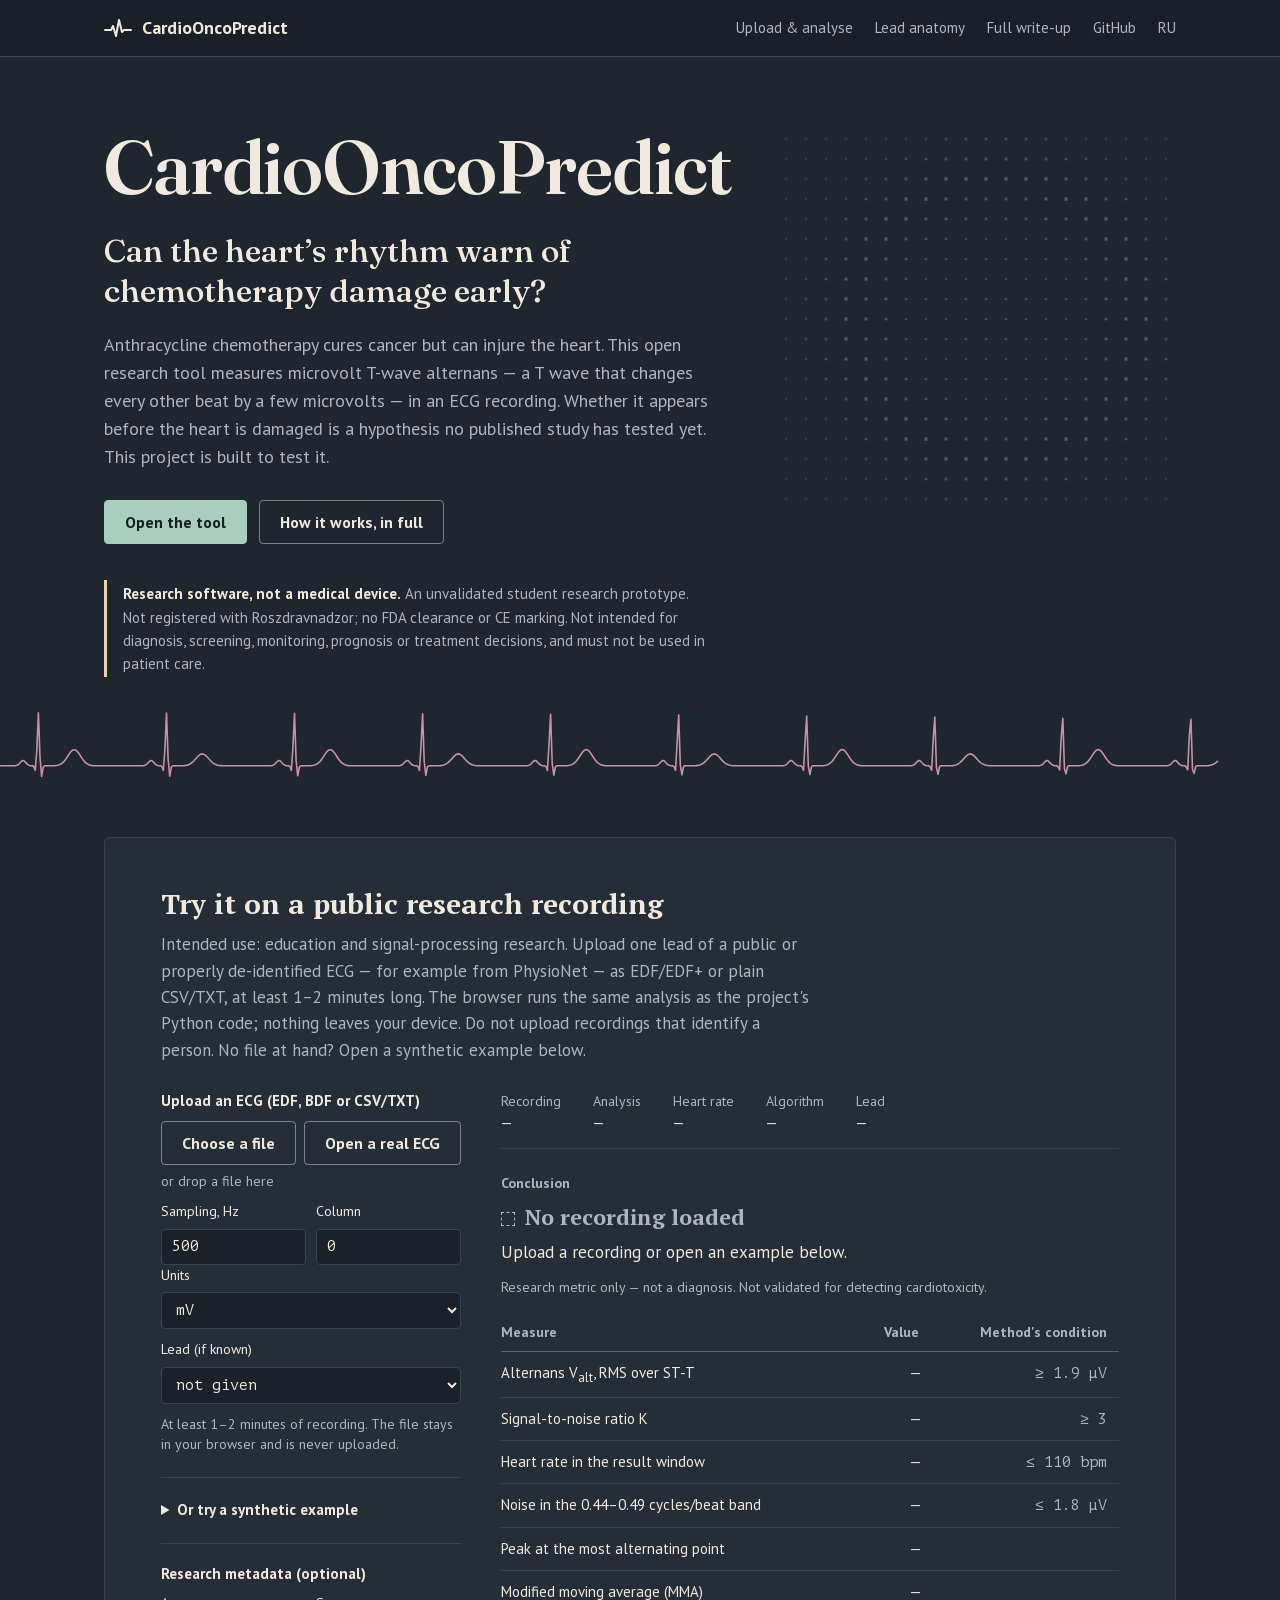
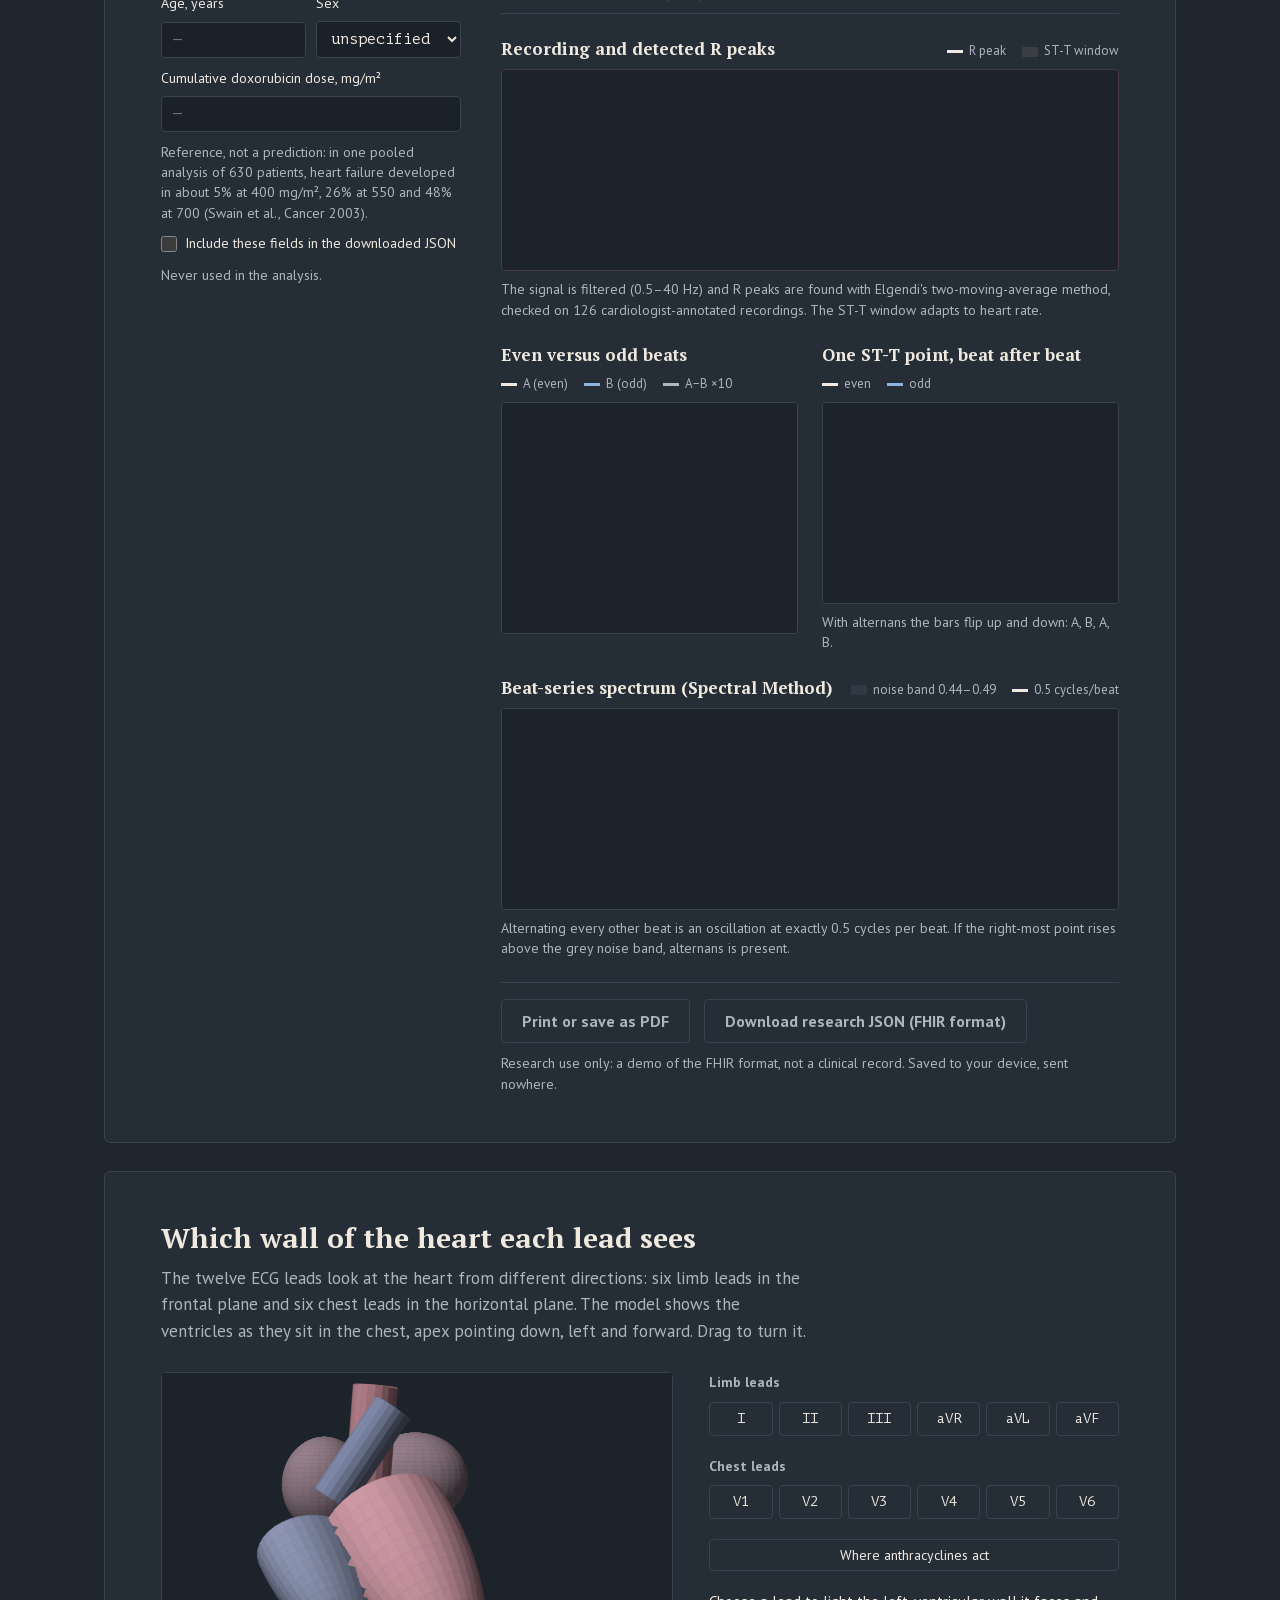
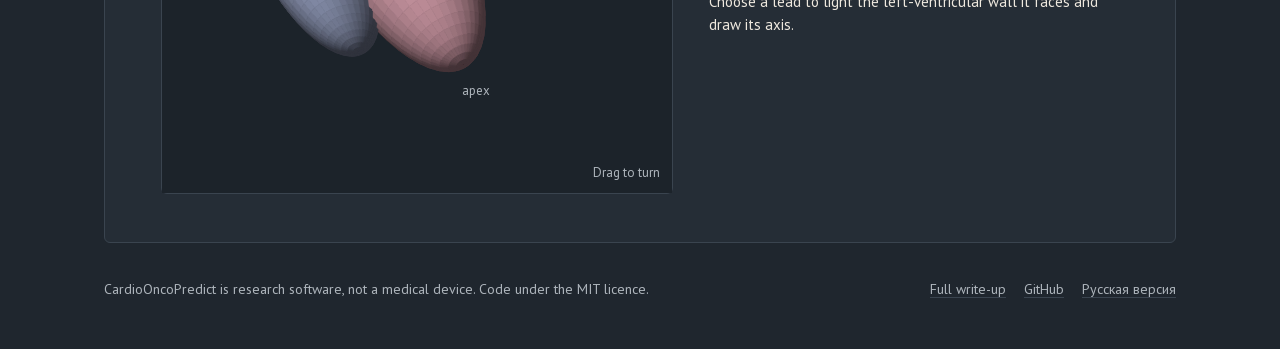
==== commit a64e99da: "1.3.0: interpolate recordings sampled below 400 Hz before TWA analysis At 130 Hz, the rate of a Pola" ====
--- a/index.html
+++ b/index.html
@@ -149,7 +149,7 @@
           <div class="panel paper">
             <div class="panel-head"><h3>Recording and detected R peaks</h3><span class="legend"><span><i style="background:var(--rpeak)"></i>R peak</span><span><i style="background:var(--window); height:10px"></i>ST-T window</span></span></div>
             <canvas id="c-strip" height="200"></canvas>
-            <p class="explain">The signal is filtered (0.5–40 Hz) and R peaks are found with the Pan–Tompkins algorithm. The ST-T window adapts to heart rate.</p>
+            <p class="explain">The signal is filtered (0.5–40 Hz) and R peaks are found with Elgendi's two-moving-average method, checked on 126 cardiologist-annotated recordings. The ST-T window adapts to heart rate.</p>
           </div>
           <div class="two">
             <div class="panel">
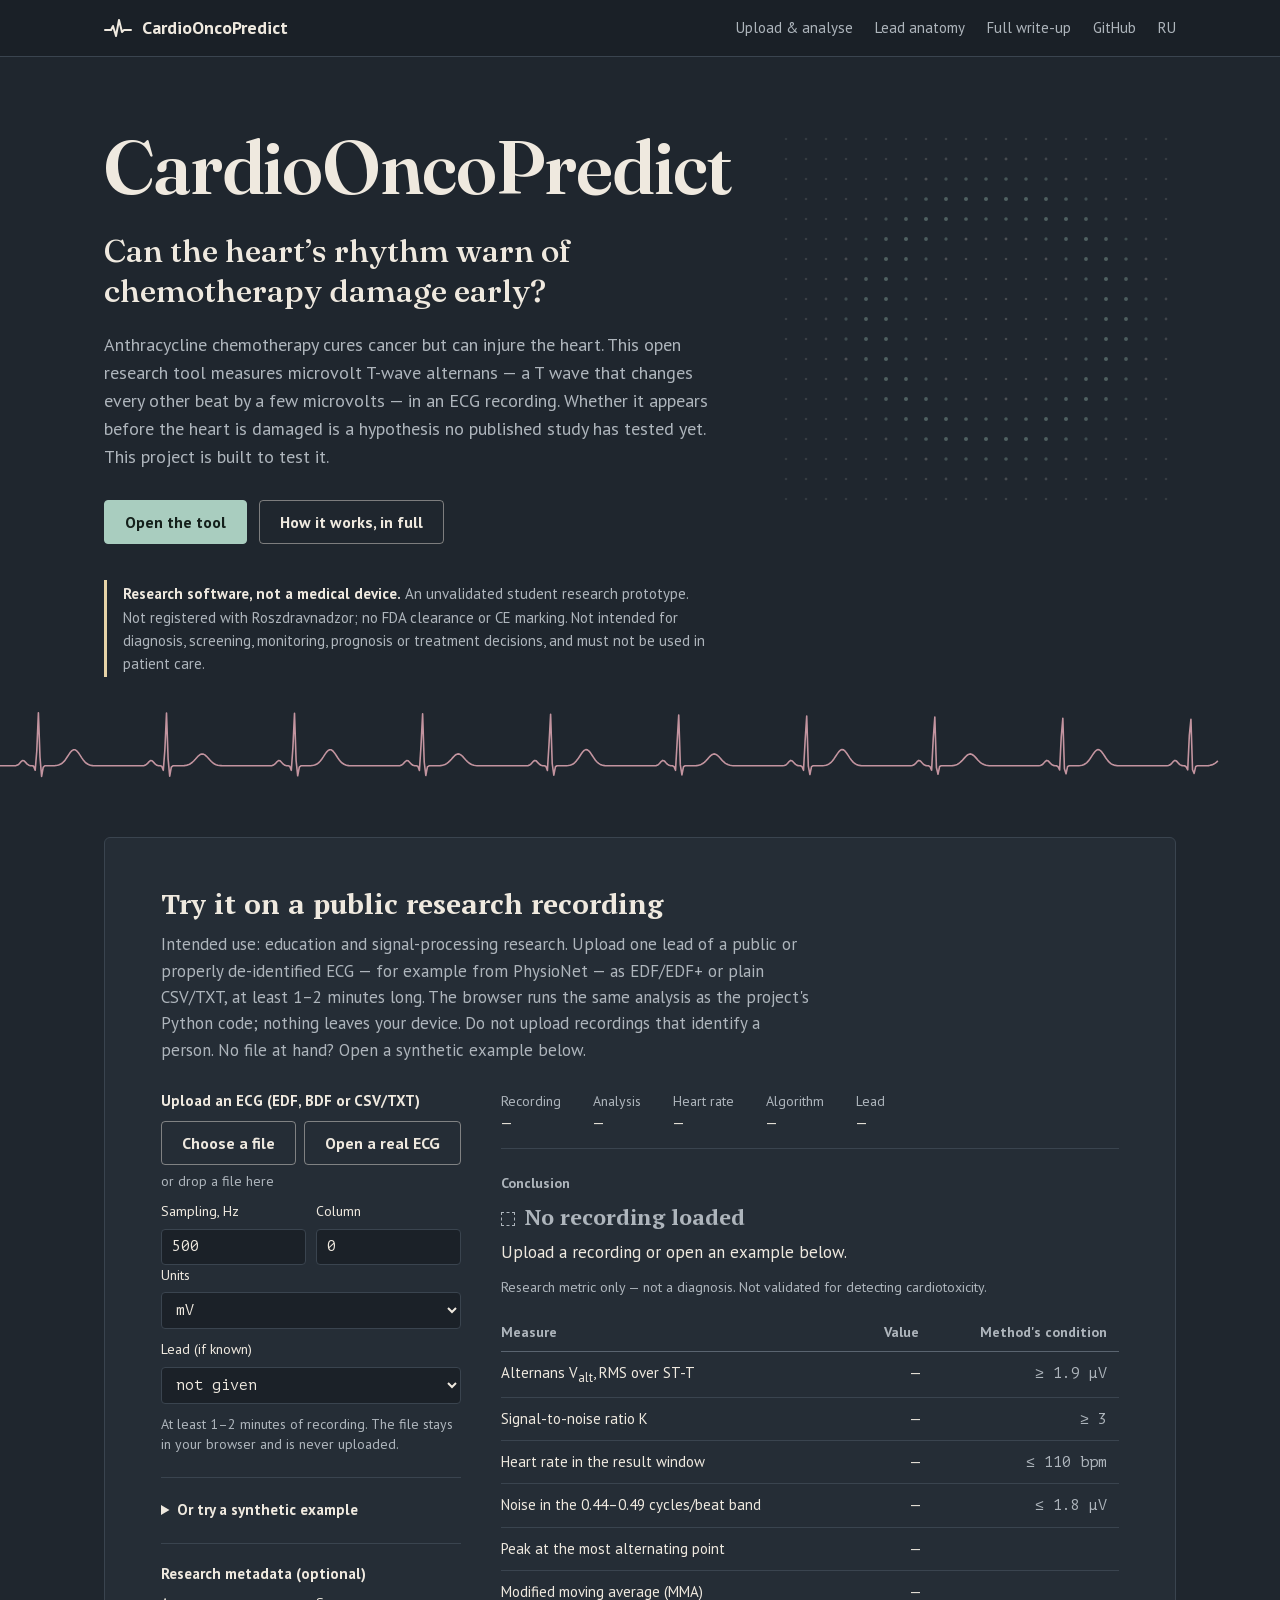
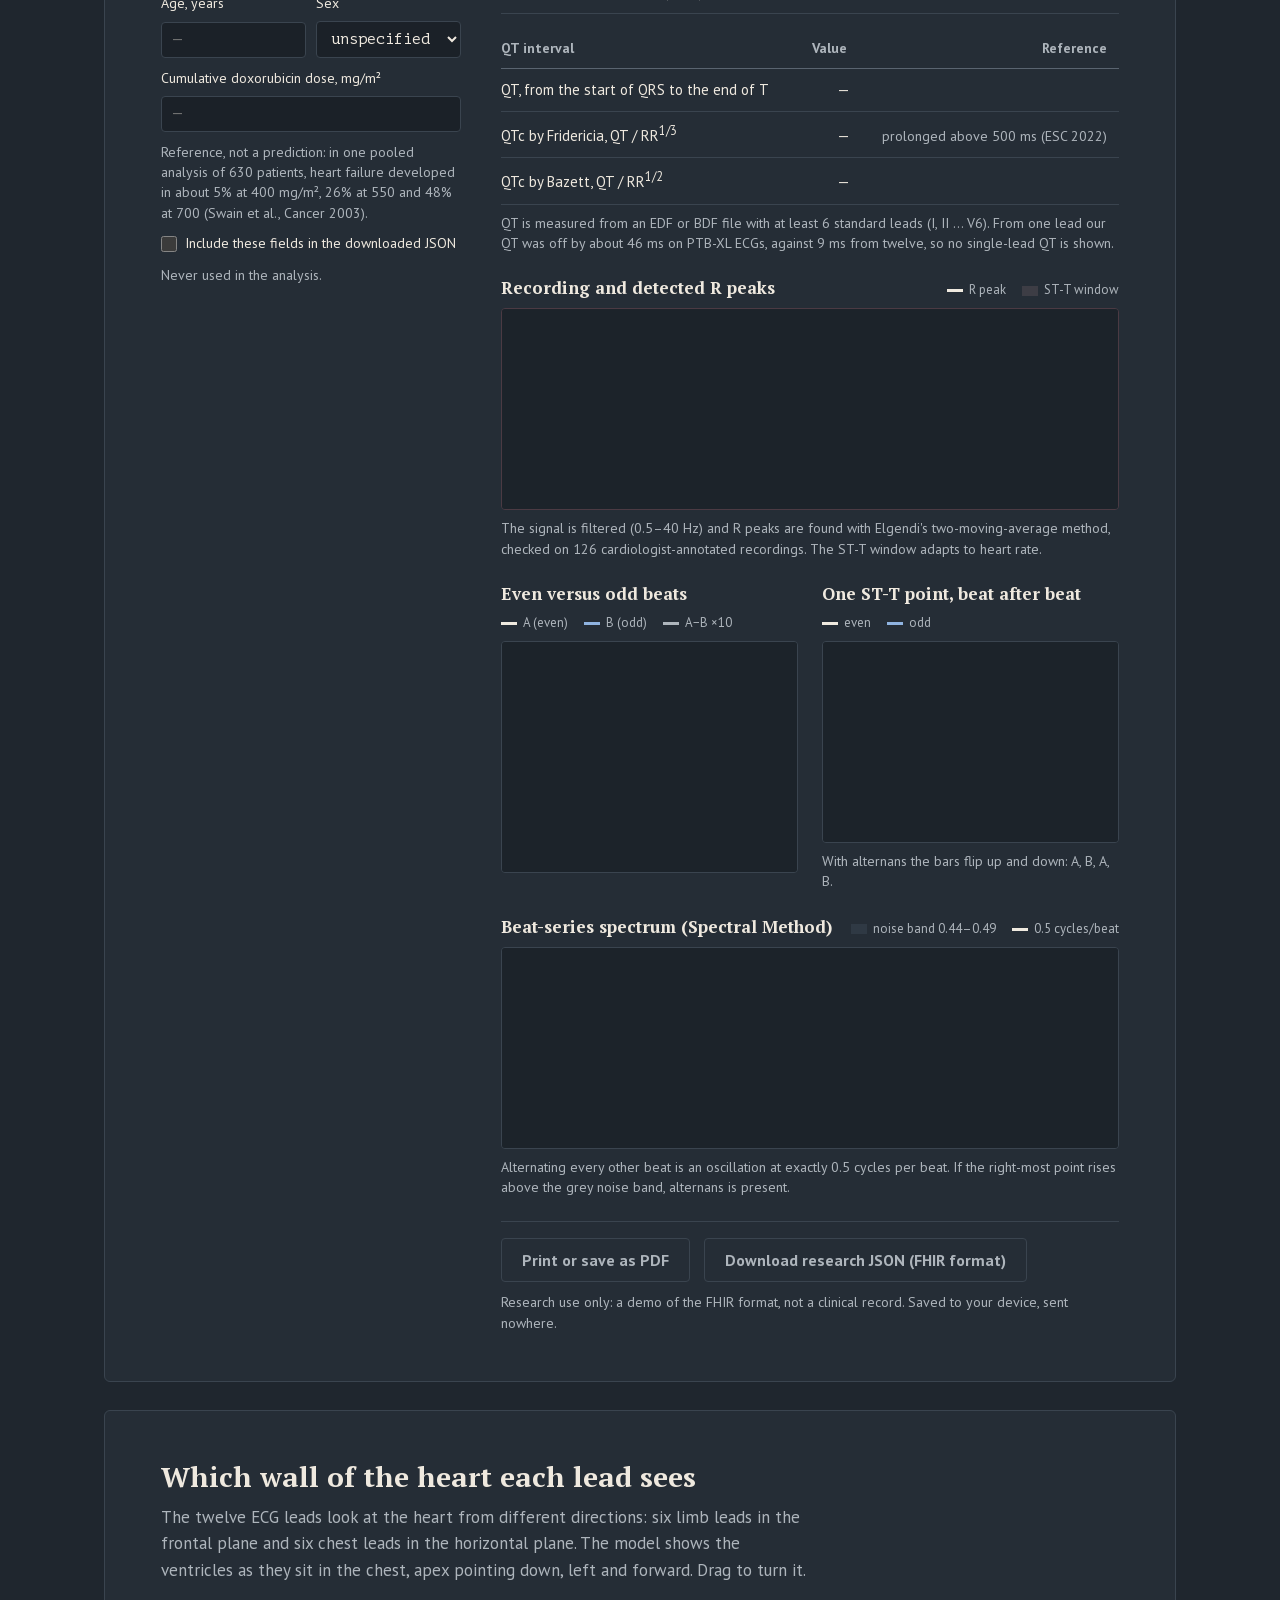
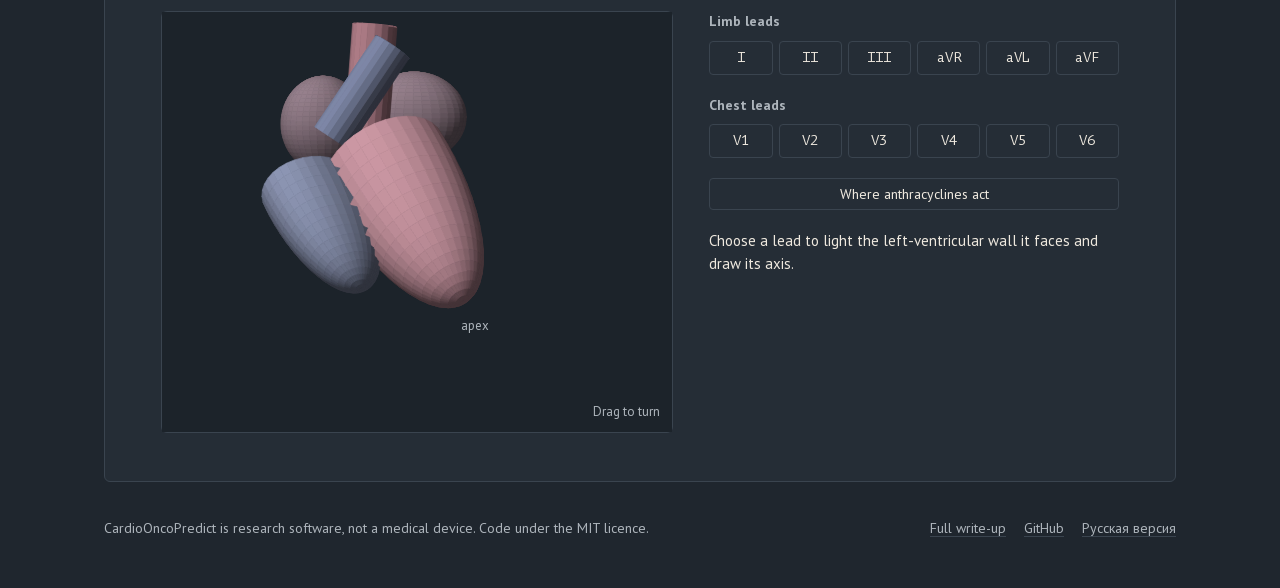
==== commit 2c5495fc: "QT and QTc from all leads, checked against GE 12SL on PTB-XL (1.5.0) The tangent method on the media" ====
--- a/index.html
+++ b/index.html
@@ -146,6 +146,17 @@
               <tr><td>Modified moving average (MMA)</td><td class="num" id="m-mma">—</td><td class="num cond"></td></tr>
             </tbody>
           </table>
+          <div class="qt-block">
+            <table class="criteria" aria-describedby="qt-note">
+              <thead><tr><th>QT interval</th><th class="num">Value</th><th class="num">Reference</th></tr></thead>
+              <tbody>
+                <tr><td>QT, from the start of QRS to the end of T</td><td class="num" id="m-qt">—</td><td class="num cond"></td></tr>
+                <tr><td>QTc by Fridericia, QT / RR<sup>1/3</sup></td><td class="num" id="m-qtcf">—</td><td class="num cond wrap">prolonged above 500&nbsp;ms (ESC&nbsp;2022)</td></tr>
+                <tr><td>QTc by Bazett, QT / RR<sup>1/2</sup></td><td class="num" id="m-qtcb">—</td><td class="num cond"></td></tr>
+              </tbody>
+            </table>
+            <p class="hint qt-note" id="qt-note">QT is measured from an EDF or BDF file with at least 6 standard leads.</p>
+          </div>
           <div class="panel paper">
             <div class="panel-head"><h3>Recording and detected R peaks</h3><span class="legend"><span><i style="background:var(--rpeak)"></i>R peak</span><span><i style="background:var(--window); height:10px"></i>ST-T window</span></span></div>
             <canvas id="c-strip" height="200"></canvas>
--- a/assets/css/site.css
+++ b/assets/css/site.css
@@ -159,6 +159,8 @@
 .criteria td.met { color: var(--finding); font-weight: 700; }
 .criteria td.warn { color: var(--amber); font-weight: 700; }
 .criteria td.cond { color: var(--muted); }
+.criteria td.cond.wrap { white-space: normal; font-family: var(--sans); font-size: 14px; }
+.qt-note { margin-top: 8px; max-width: 80ch; }
 
 .panel { min-width: 0; }
 .panel-head { display: flex; justify-content: space-between; align-items: baseline; gap: 6px 16px; flex-wrap: wrap; margin-bottom: 8px; }
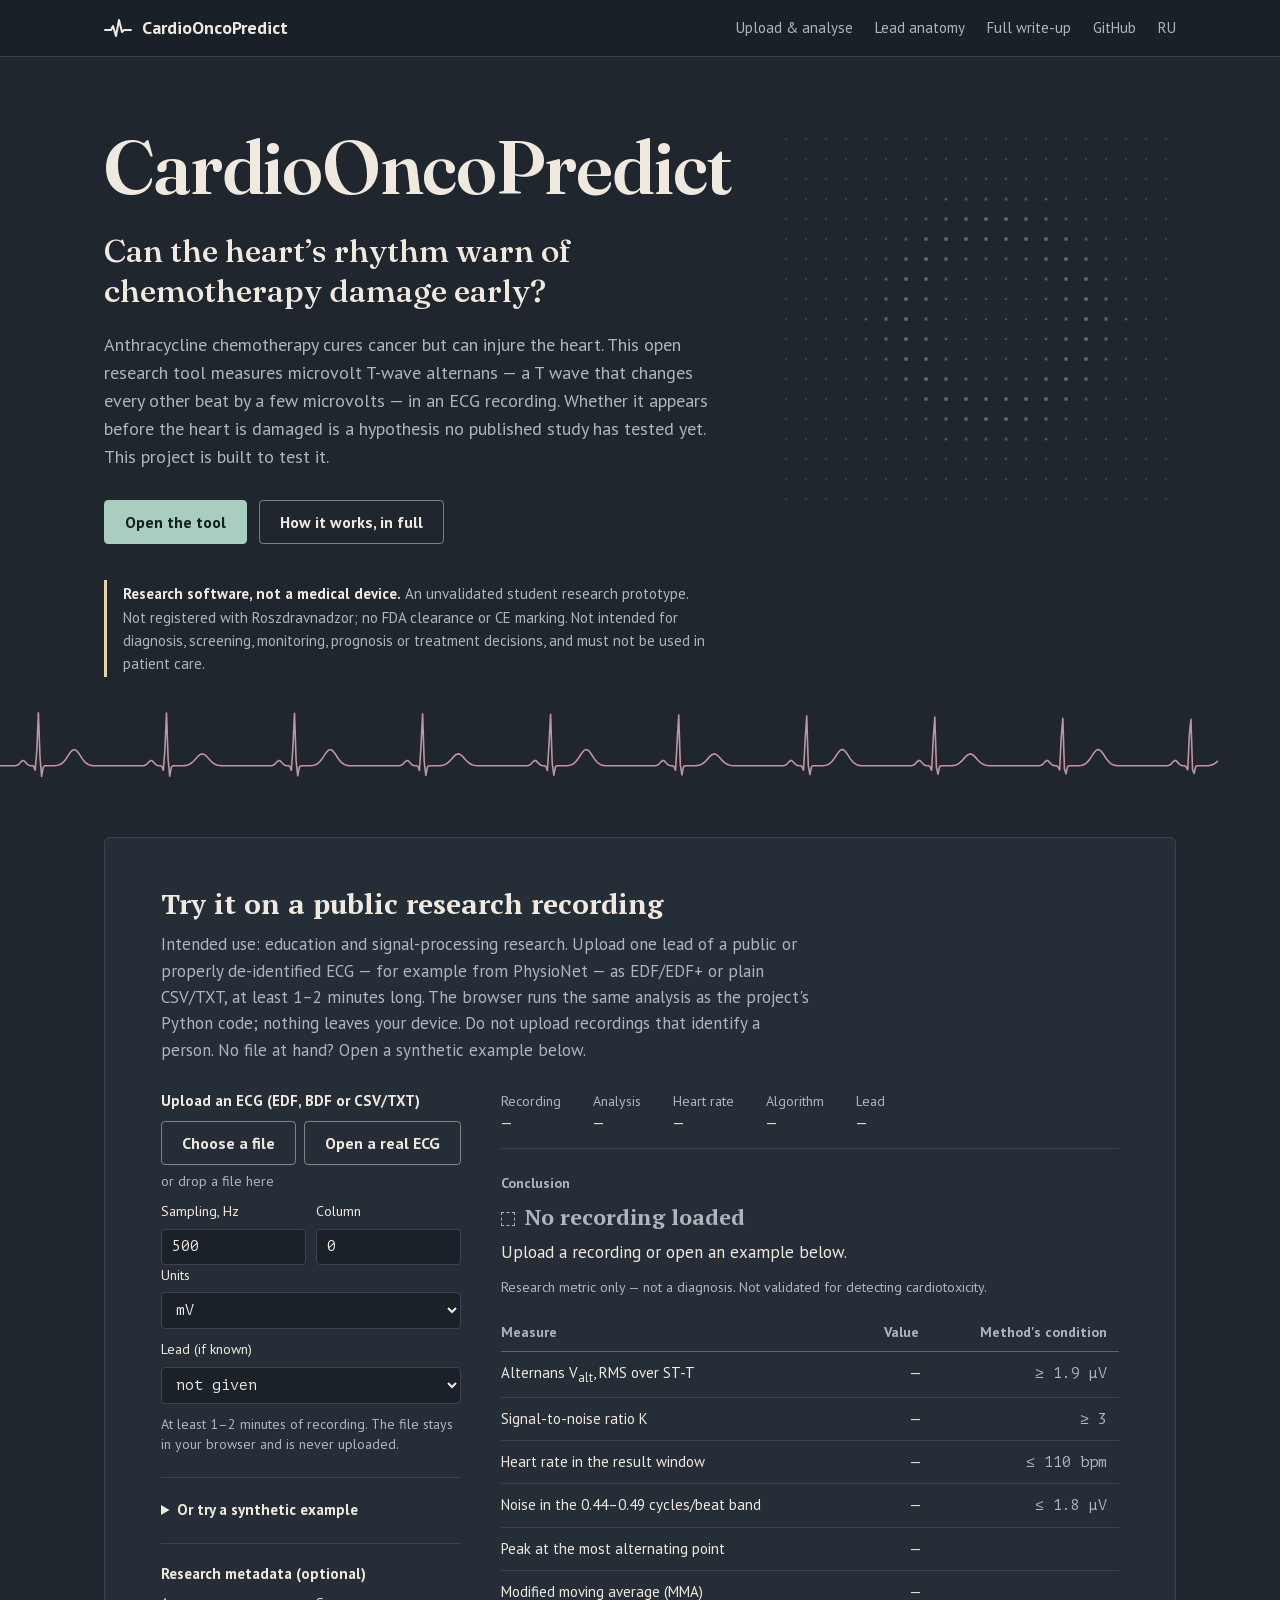
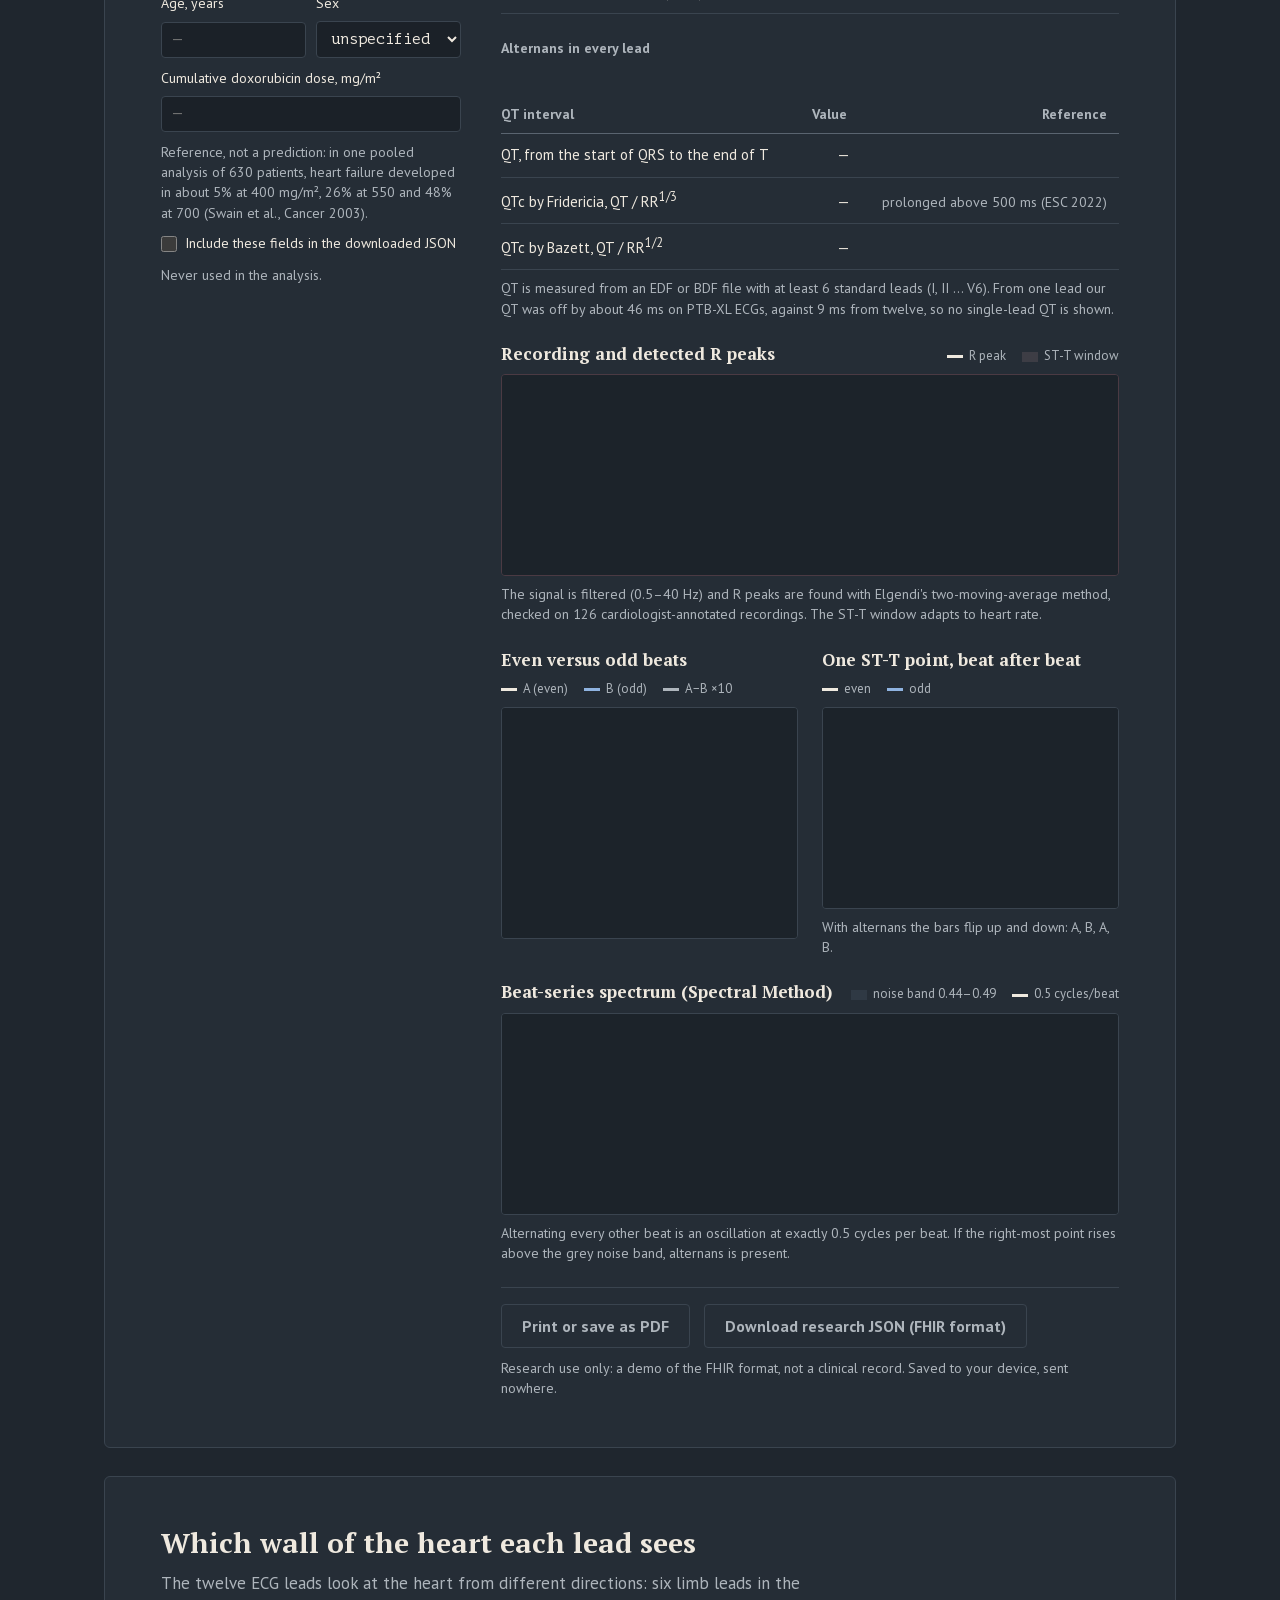
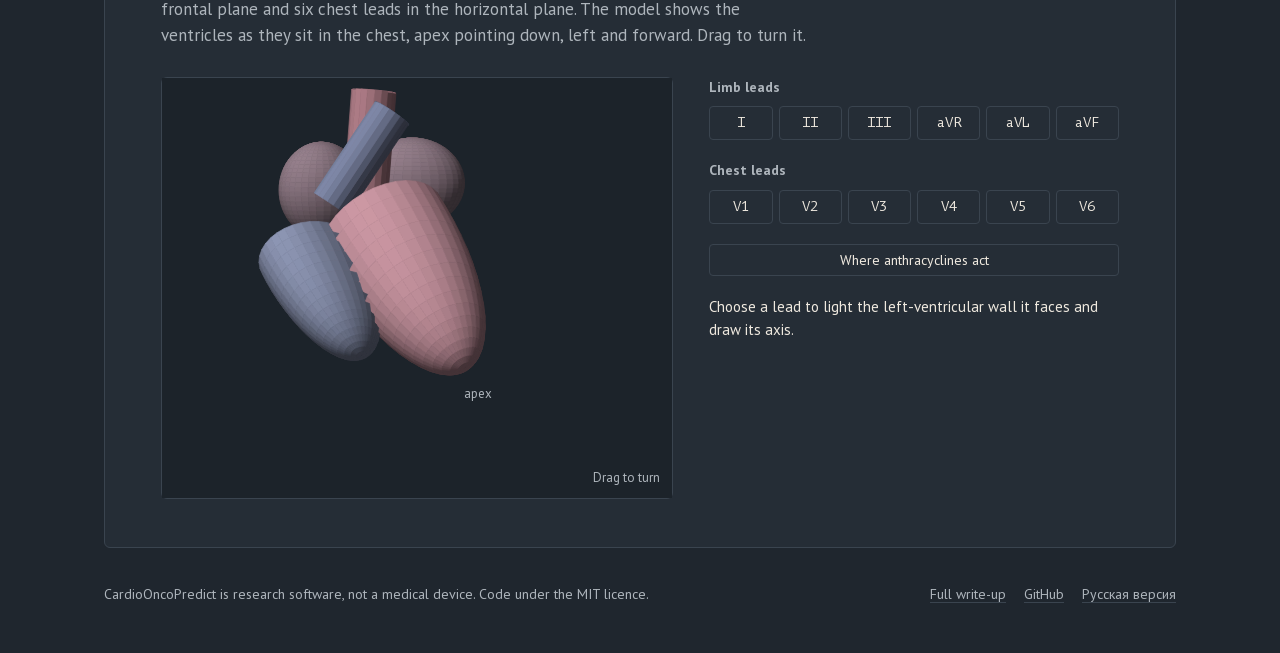
==== commit e82d6d00: "Alternans in every lead with the two-adjacent-chest-leads rule (1.6.0) Every lead is analysed with o" ====
--- a/index.html
+++ b/index.html
@@ -146,6 +146,11 @@
               <tr><td>Modified moving average (MMA)</td><td class="num" id="m-mma">—</td><td class="num cond"></td></tr>
             </tbody>
           </table>
+          <div class="leads-block" id="leads-block" hidden>
+            <div class="leads-head"><span class="leads-title">Alternans in every lead</span><span class="hint" id="leads-sub"></span></div>
+            <div class="lead-grid" id="lead-grid" role="group" aria-label="Alternans by lead, in the layout of a printed 12-lead ECG"></div>
+            <p class="hint leads-note" id="leads-note" aria-live="polite"></p>
+          </div>
           <div class="qt-block">
             <table class="criteria" aria-describedby="qt-note">
               <thead><tr><th>QT interval</th><th class="num">Value</th><th class="num">Reference</th></tr></thead>
--- a/assets/css/site.css
+++ b/assets/css/site.css
@@ -161,6 +161,27 @@
 .criteria td.cond { color: var(--muted); }
 .criteria td.cond.wrap { white-space: normal; font-family: var(--sans); font-size: 14px; }
 .qt-note { margin-top: 8px; max-width: 80ch; }
+.leads-block { display: grid; gap: 10px; }
+.leads-head { display: flex; flex-wrap: wrap; gap: 4px 14px; align-items: baseline; }
+.leads-title { font-weight: 700; font-size: 14px; color: var(--muted); }
+.lead-grid { display: grid; grid-template-columns: repeat(4, minmax(0, 1fr)); gap: 6px; }
+.lead-cell { display: grid; gap: 2px; justify-items: start; min-width: 0; padding: 8px 10px; border: 1px solid var(--line);
+  border-radius: 4px; background: transparent; color: var(--ink); font: 14px/1.3 var(--sans); text-align: left; cursor: pointer;
+  transition: border-color 0.15s; }
+.lead-cell:hover { border-color: var(--muted); }
+.lead-cell:disabled { cursor: default; opacity: 0.55; }
+.lead-cell[aria-pressed="true"] { border-color: var(--ink); box-shadow: inset 0 0 0 1px var(--ink); }
+.lead-cell b { display: flex; align-items: center; gap: 7px; font: 700 15px/1.2 var(--sans); }
+.lead-cell b::before { content: ""; flex: none; width: 9px; height: 9px; box-sizing: border-box; }
+.lead-cell.pos b::before { background: var(--finding); }
+.lead-cell.neg b::before { background: var(--muted); }
+.lead-cell.ind b::before { border: 1.5px solid var(--amber); }
+.lead-cell.err b::before, .lead-cell.none b::before { border: 1.5px dashed var(--muted); }
+.lead-cell .v { font: 14px var(--mono); }
+.lead-cell.pos .v { color: var(--finding); font-weight: 700; }
+.lead-cell .k { font: 12px var(--mono); color: var(--muted); }
+.leads-note { max-width: 80ch; }
+@media (prefers-reduced-motion: reduce) { .lead-cell { transition: none; } }
 
 .panel { min-width: 0; }
 .panel-head { display: flex; justify-content: space-between; align-items: baseline; gap: 6px 16px; flex-wrap: wrap; margin-bottom: 8px; }
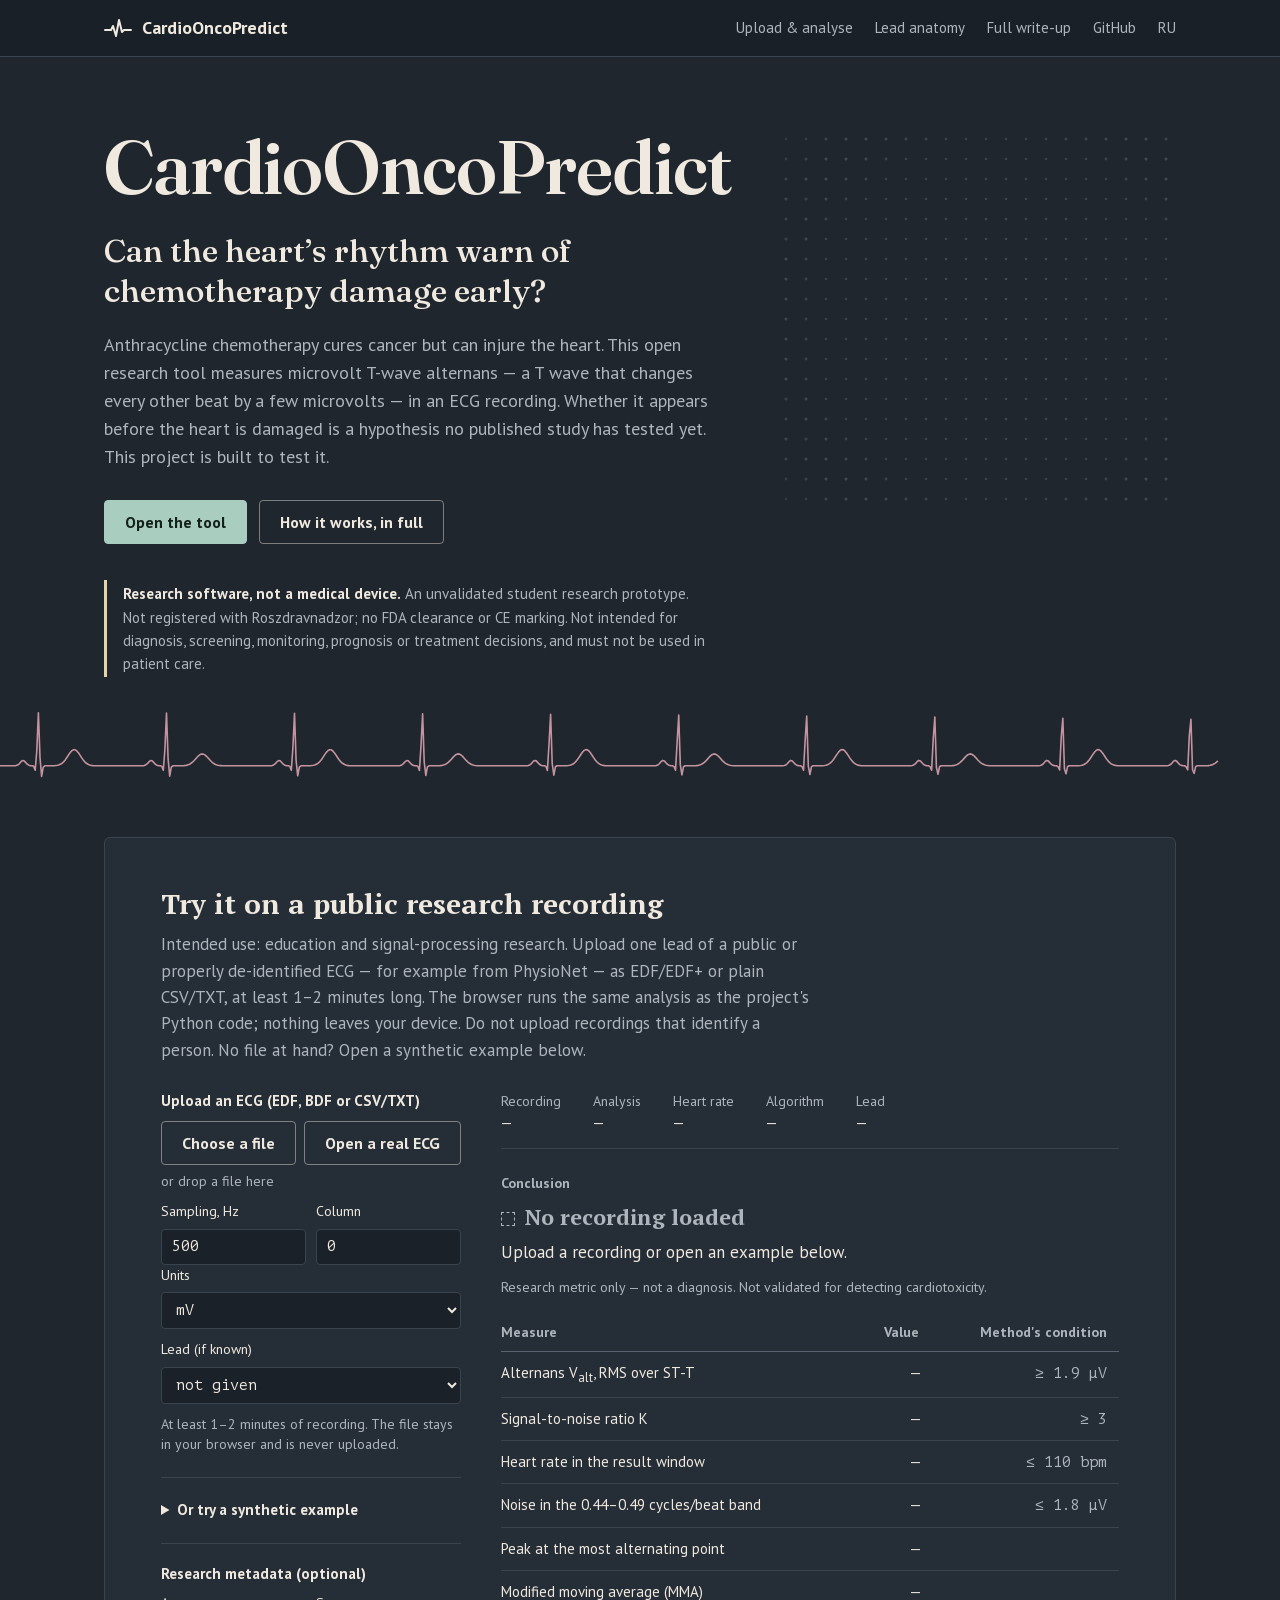
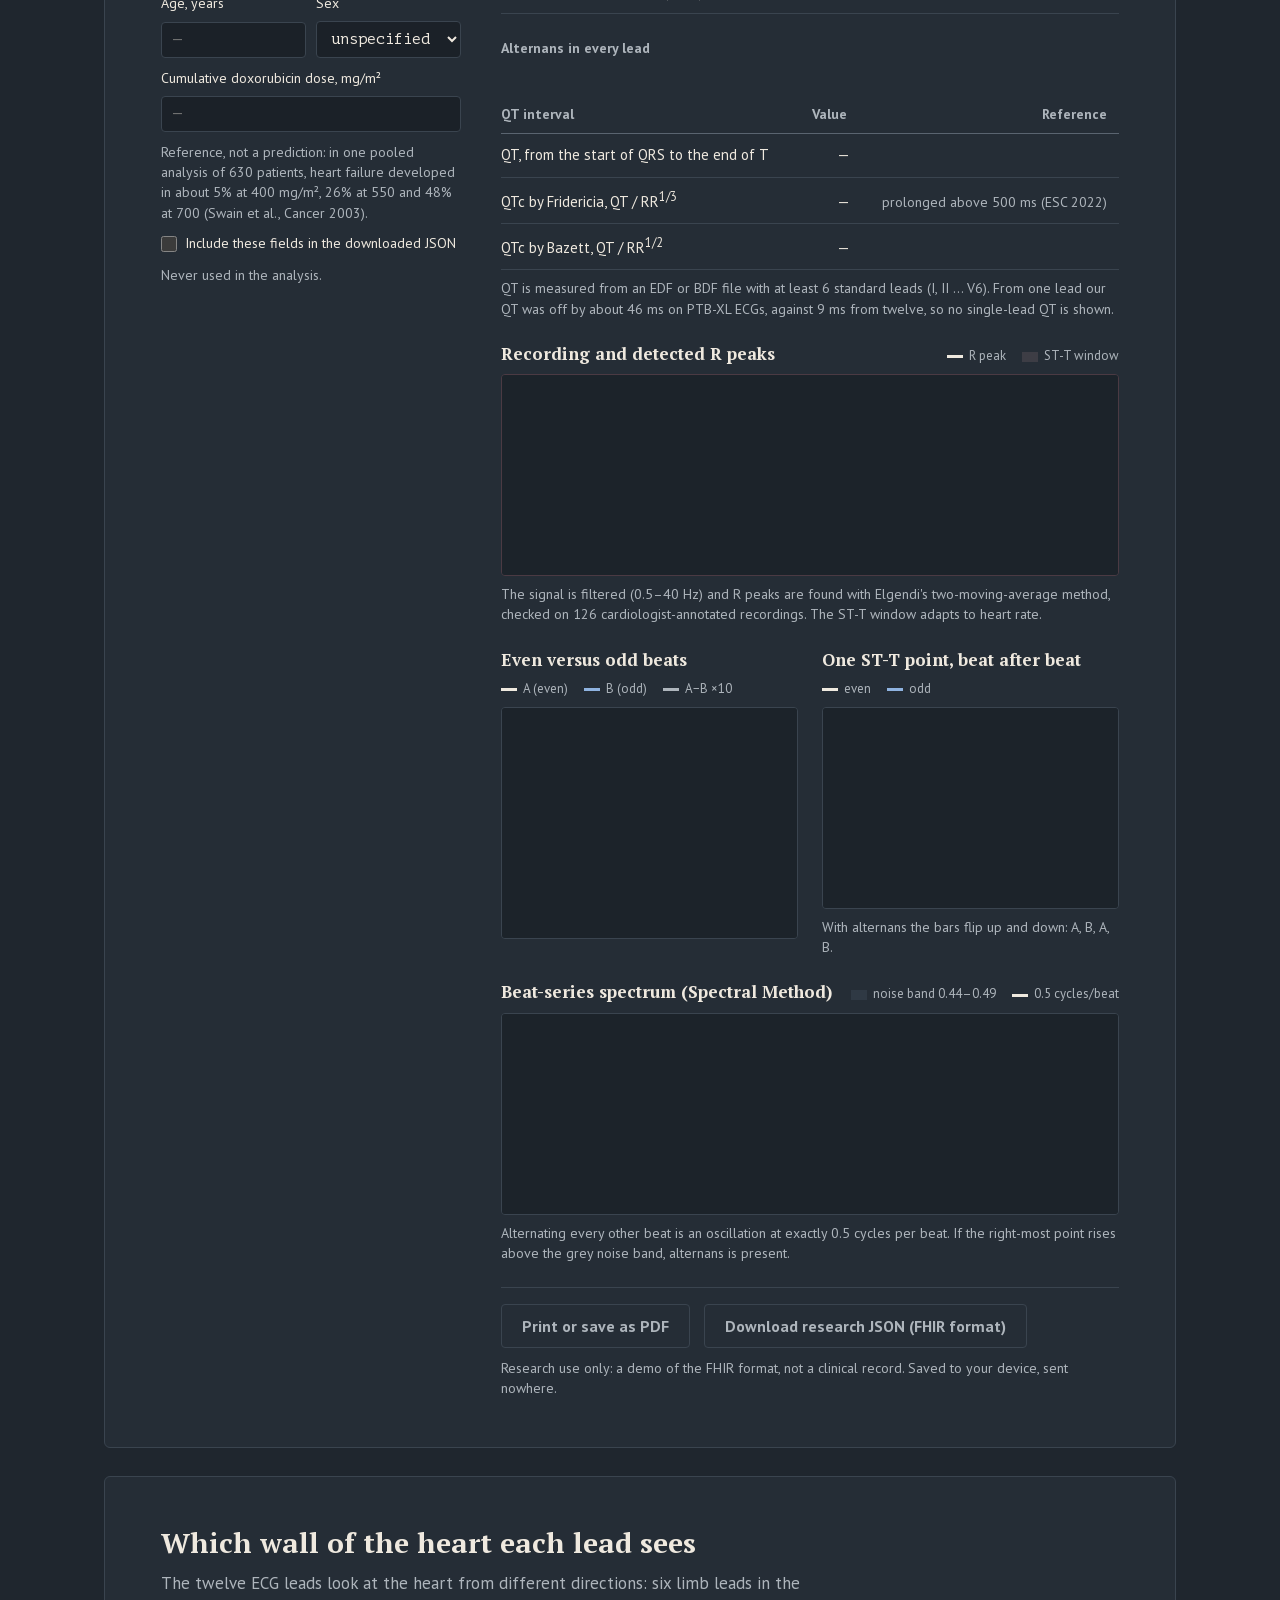
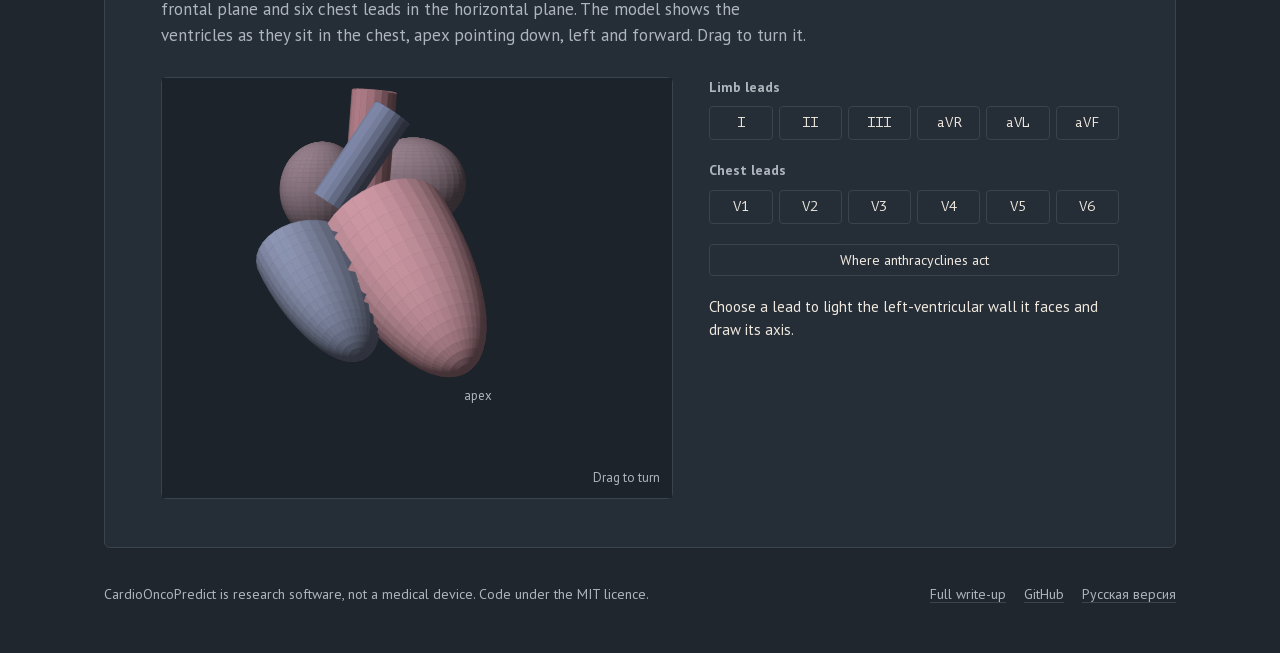
==== commit 10faec74: "De-identified copies of EDF/BDF files; 1.6.0 DOI cardioonco/edf.py and anonymizeEDF in edf.js write " ====
--- a/index.html
+++ b/index.html
@@ -66,6 +66,7 @@
             <span class="hint drop-hint">or drop a file here</span>
             <div id="f-edf-wrap" hidden>
               <div class="ctl"><label for="f-edf-channel">Channel (lead)</label><select id="f-edf-channel"></select></div>
+              <div class="anon"><p class="hint" id="f-anon-text" aria-live="polite"></p><button type="button" class="btn ghost" id="b-anon">Download a de-identified copy</button></div>
             </div>
             <div id="f-csv-wrap">
               <div class="row">
--- a/assets/css/site.css
+++ b/assets/css/site.css
@@ -161,6 +161,8 @@
 .criteria td.cond { color: var(--muted); }
 .criteria td.cond.wrap { white-space: normal; font-family: var(--sans); font-size: 14px; }
 .qt-note { margin-top: 8px; max-width: 80ch; }
+.anon { display: grid; gap: 8px; justify-items: start; margin-top: 10px; }
+.anon .hint { max-width: 60ch; }
 .leads-block { display: grid; gap: 10px; }
 .leads-head { display: flex; flex-wrap: wrap; gap: 4px 14px; align-items: baseline; }
 .leads-title { font-weight: 700; font-size: 14px; color: var(--muted); }
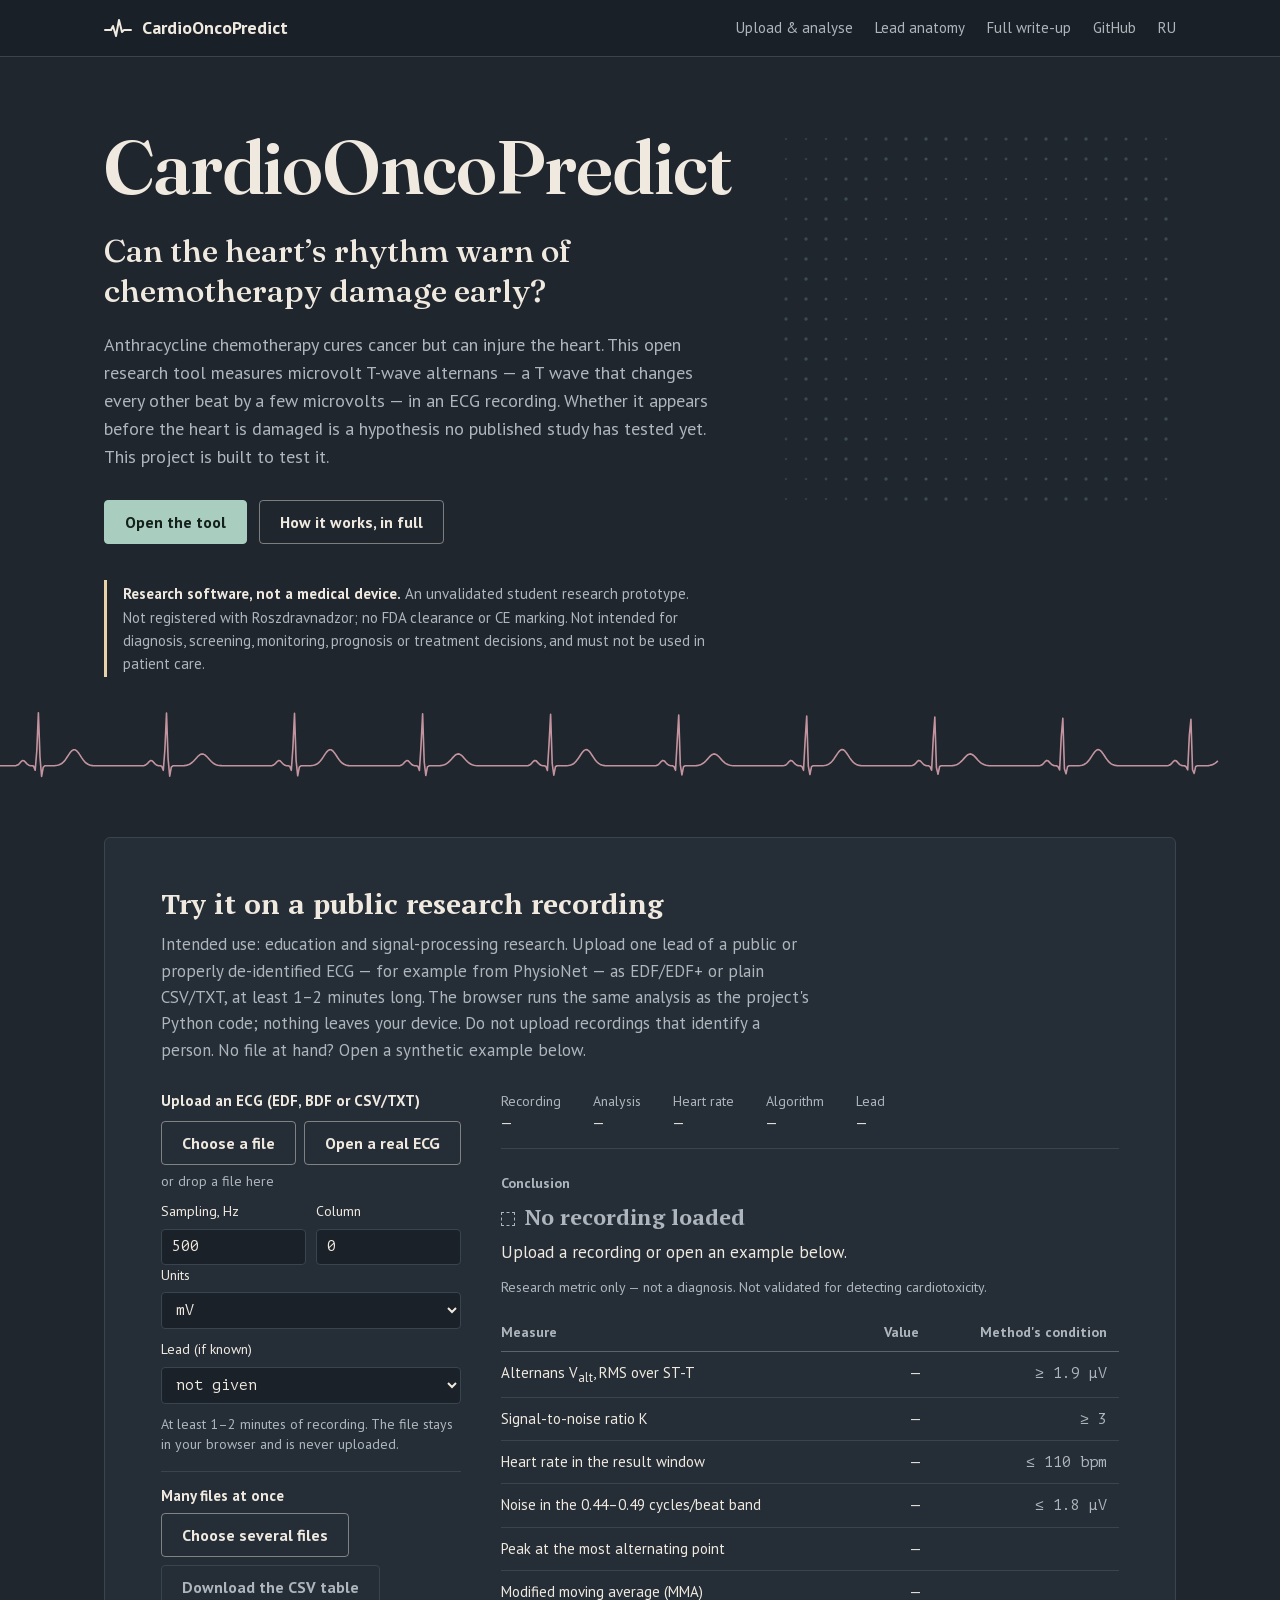
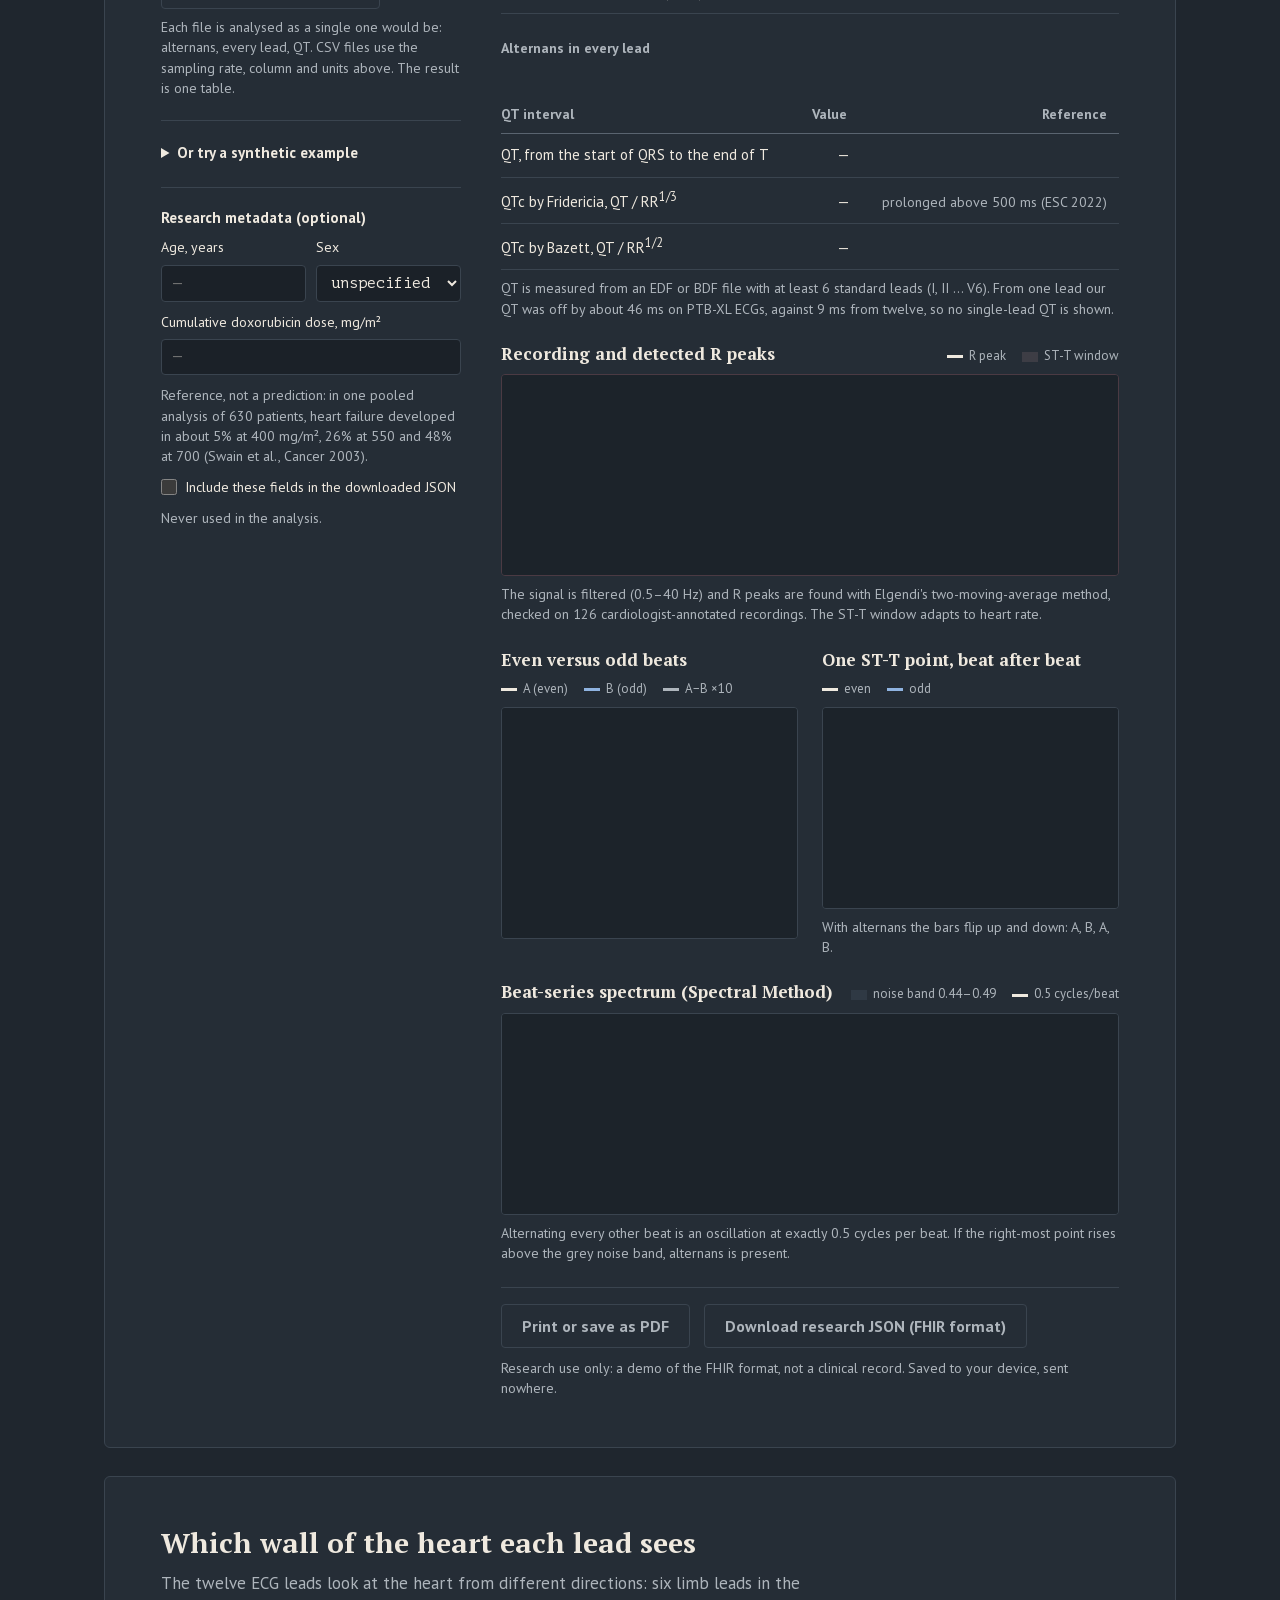
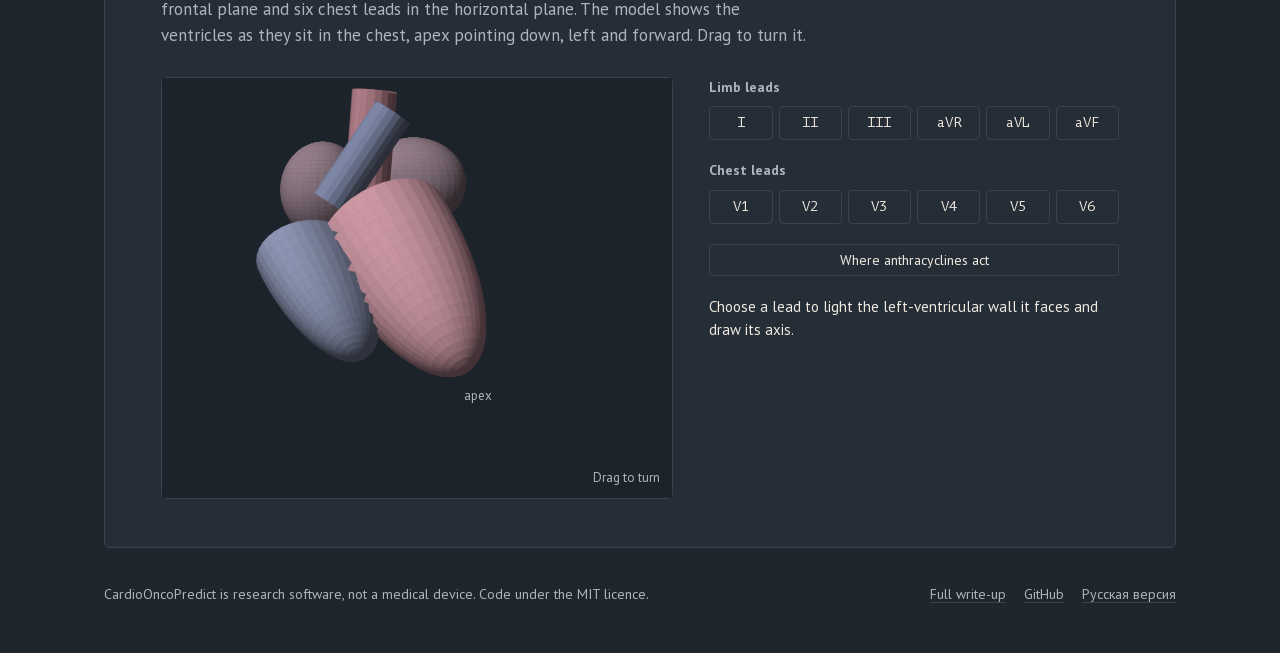
==== commit f9d418f7: "Batch mode: many files into one CSV table (1.7.0) "Choose several files" analyses each file as a sin" ====
--- a/index.html
+++ b/index.html
@@ -77,6 +77,12 @@
             </div>
             <div class="ctl"><label for="f-lead">Lead (if known)</label><select id="f-lead"><option value="">not given</option><option value="I">I</option><option value="II">II</option><option value="III">III</option><option value="aVR">aVR</option><option value="aVL">aVL</option><option value="aVF">aVF</option><option value="V1">V1</option><option value="V2">V2</option><option value="V3">V3</option><option value="V4">V4</option><option value="V5">V5</option><option value="V6">V6</option></select></div>
             <span class="hint" id="f-status">At least 1–2 minutes of recording. The file stays in your browser and is never uploaded.</span>
+            <div class="batch">
+              <b class="group" id="f-batch-title">Many files at once</b>
+              <input type="file" id="f-batch" class="sr-only" multiple accept=".edf,.bdf,.csv,.txt,text/csv,text/plain" aria-describedby="f-batch-title">
+              <div class="pick-row"><label for="f-batch" class="btn ghost pick">Choose several files</label><button type="button" class="btn ghost" id="b-batch-csv" disabled>Download the CSV table</button></div>
+              <span class="hint" id="f-batch-status" aria-live="polite">Each file is analysed as a single one would be: alternans, every lead, QT. CSV files use the sampling rate, column and units above. The result is one table.</span>
+            </div>
           </div>
 
           <details class="demo">
--- a/assets/css/site.css
+++ b/assets/css/site.css
@@ -162,6 +162,7 @@
 .criteria td.cond.wrap { white-space: normal; font-family: var(--sans); font-size: 14px; }
 .qt-note { margin-top: 8px; max-width: 80ch; }
 .anon { display: grid; gap: 8px; justify-items: start; margin-top: 10px; }
+.batch { display: grid; gap: 8px; margin-top: 6px; padding-top: 14px; border-top: 1px solid var(--line); }
 .anon .hint { max-width: 60ch; }
 .leads-block { display: grid; gap: 10px; }
 .leads-head { display: flex; flex-wrap: wrap; gap: 4px 14px; align-items: baseline; }
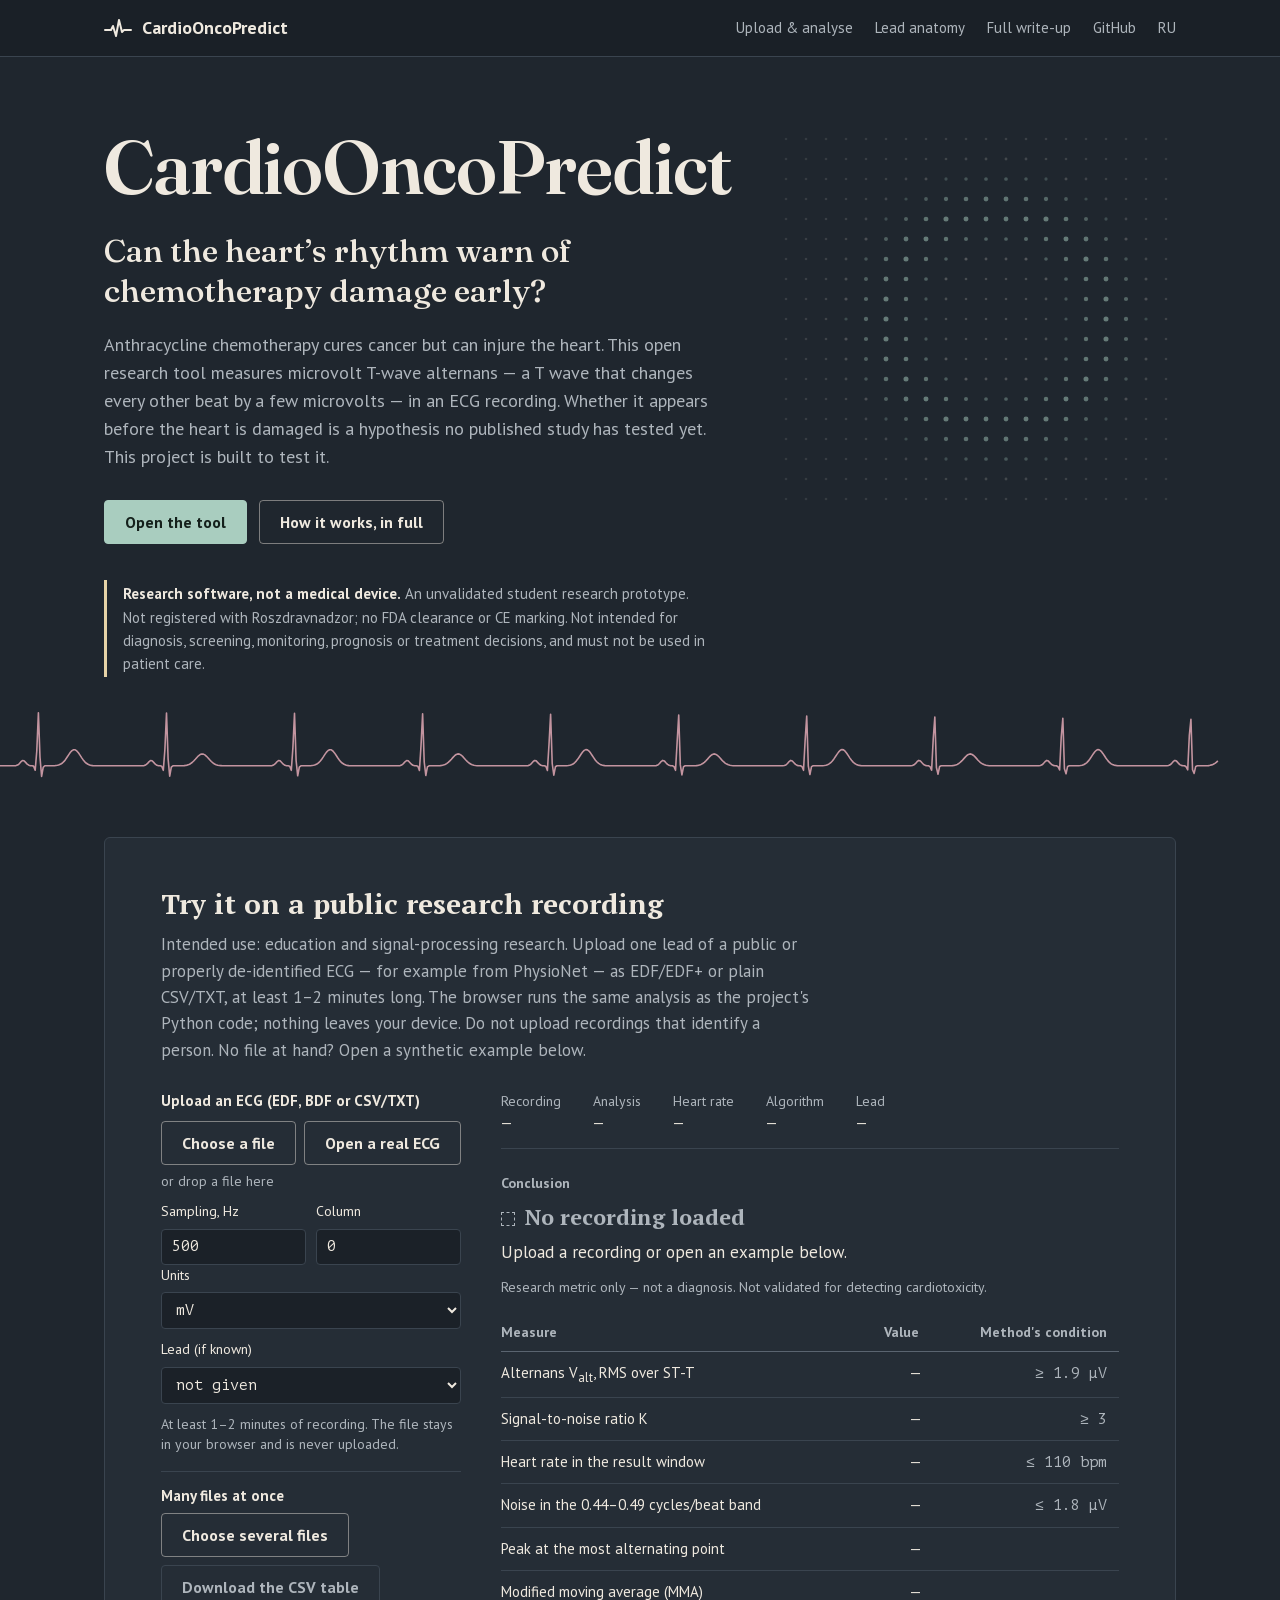
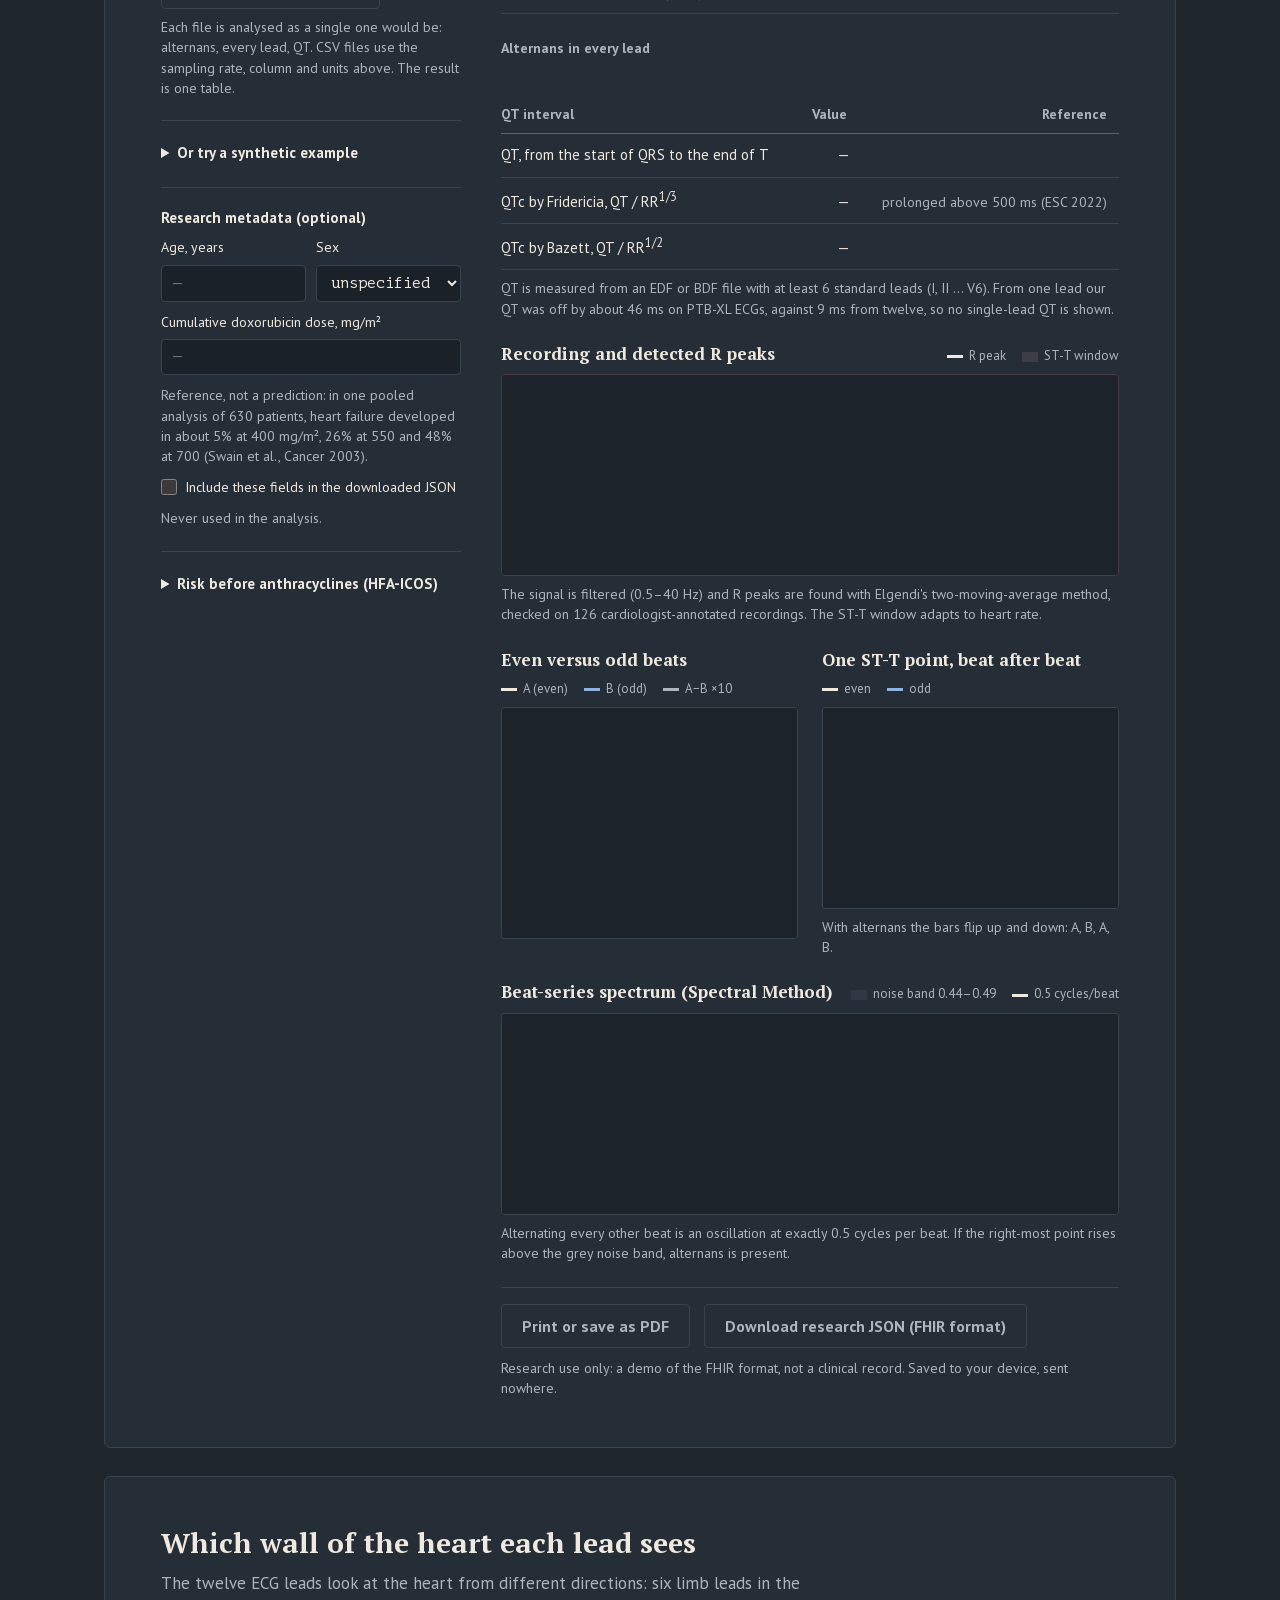
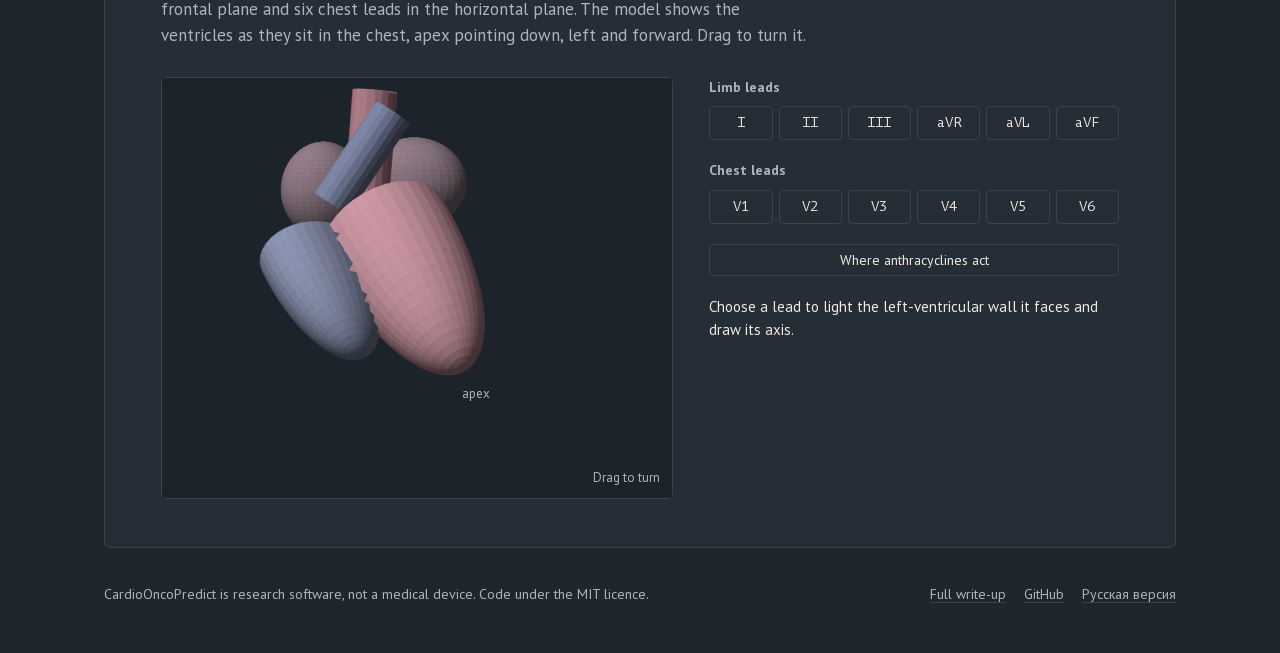
==== commit 1a5bf496: "HFA-ICOS baseline risk before anthracyclines (1.8.0) Table 2 of Lyon et al., Eur J Heart Fail 2020 (" ====
--- a/index.html
+++ b/index.html
@@ -130,6 +130,13 @@
             <label class="check"><input type="checkbox" id="p-include"> Include these fields in the downloaded JSON</label>
             <span class="hint">Never used in the analysis.</span>
           </div>
+
+          <details class="hfa" id="hfa">
+            <summary>Risk before anthracyclines (HFA-ICOS)</summary>
+            <p class="hint">Table 2 of the HFA of the ESC and ICOS position statement (Lyon et al., Eur J Heart Fail 2020): tick what the patient has before anthracyclines start. A tool for clinicians, not a prediction for one person.</p>
+            <div id="hfa-form"></div>
+            <div class="hfa-result" id="hfa-result" aria-live="polite"></div>
+          </details>
         </form>
 
         <div class="panels">
@@ -234,6 +241,7 @@
 
 <script src="assets/js/dsp.js"></script>
 <script src="assets/js/edf.js"></script>
+<script src="assets/js/hfa-icos.js"></script>
 <script src="assets/js/site.js"></script>
 </body>
 </html>
--- a/assets/css/site.css
+++ b/assets/css/site.css
@@ -111,7 +111,7 @@
   background: var(--input); color: var(--ink); width: 100%; }
 .row { display: grid; grid-template-columns: 1fr 1fr; gap: 10px; }
 .patient, .file { display: grid; gap: 10px; }
-.file, .demo, .patient { padding-top: 20px; border-top: 1px solid var(--line); }
+.file, .demo, .patient, .hfa { padding-top: 20px; border-top: 1px solid var(--line); }
 .controls > :first-child { padding-top: 0; border-top: 0; }
 .file input[type="file"] { font: 14px var(--sans); color: var(--muted); max-width: 100%; }
 .file input[type="file"]::file-selector-button { font: 700 14px var(--sans); color: var(--ink); background: var(--paper);
@@ -125,6 +125,17 @@
 .check { display: flex; gap: 8px; align-items: center; font-size: 14px; cursor: pointer; }
 .check input { accent-color: var(--accent); width: 16px; height: 16px; margin: 0; }
 .demo summary { cursor: pointer; font-weight: 700; font-size: 15px; }
+.hfa summary { cursor: pointer; font-weight: 700; font-size: 15px; }
+.hfa[open] { display: grid; gap: 12px; }
+.hfa fieldset { border: 0; margin: 0; padding: 0; display: grid; gap: 4px; }
+.hfa legend { font-weight: 700; font-size: 14px; color: var(--muted); padding: 0 0 4px; }
+.hfa .check { display: grid; grid-template-columns: auto minmax(0, 1fr); align-items: start; gap: 8px; font-size: 14px; line-height: 1.35; }
+.hfa .check input { margin-top: 2px; }
+.hfa .check small { display: block; color: var(--muted); font-size: 12.5px; margin-top: 1px; }
+.hfa-result { display: grid; gap: 4px; padding-top: 10px; border-top: 1px solid var(--line); }
+.hfa-result b { font: 700 18px/1.3 var(--serif); }
+.hfa-result.very_high b, .hfa-result.high b { color: var(--finding); }
+.hfa-result.medium b { color: var(--amber); }
 .presets { display: flex; flex-wrap: wrap; gap: 6px; }
 .chip { font: 14px/1 var(--sans); padding: 8px 12px; border-radius: 4px; border: 1px solid var(--line);
   background: transparent; color: var(--ink); cursor: pointer; }
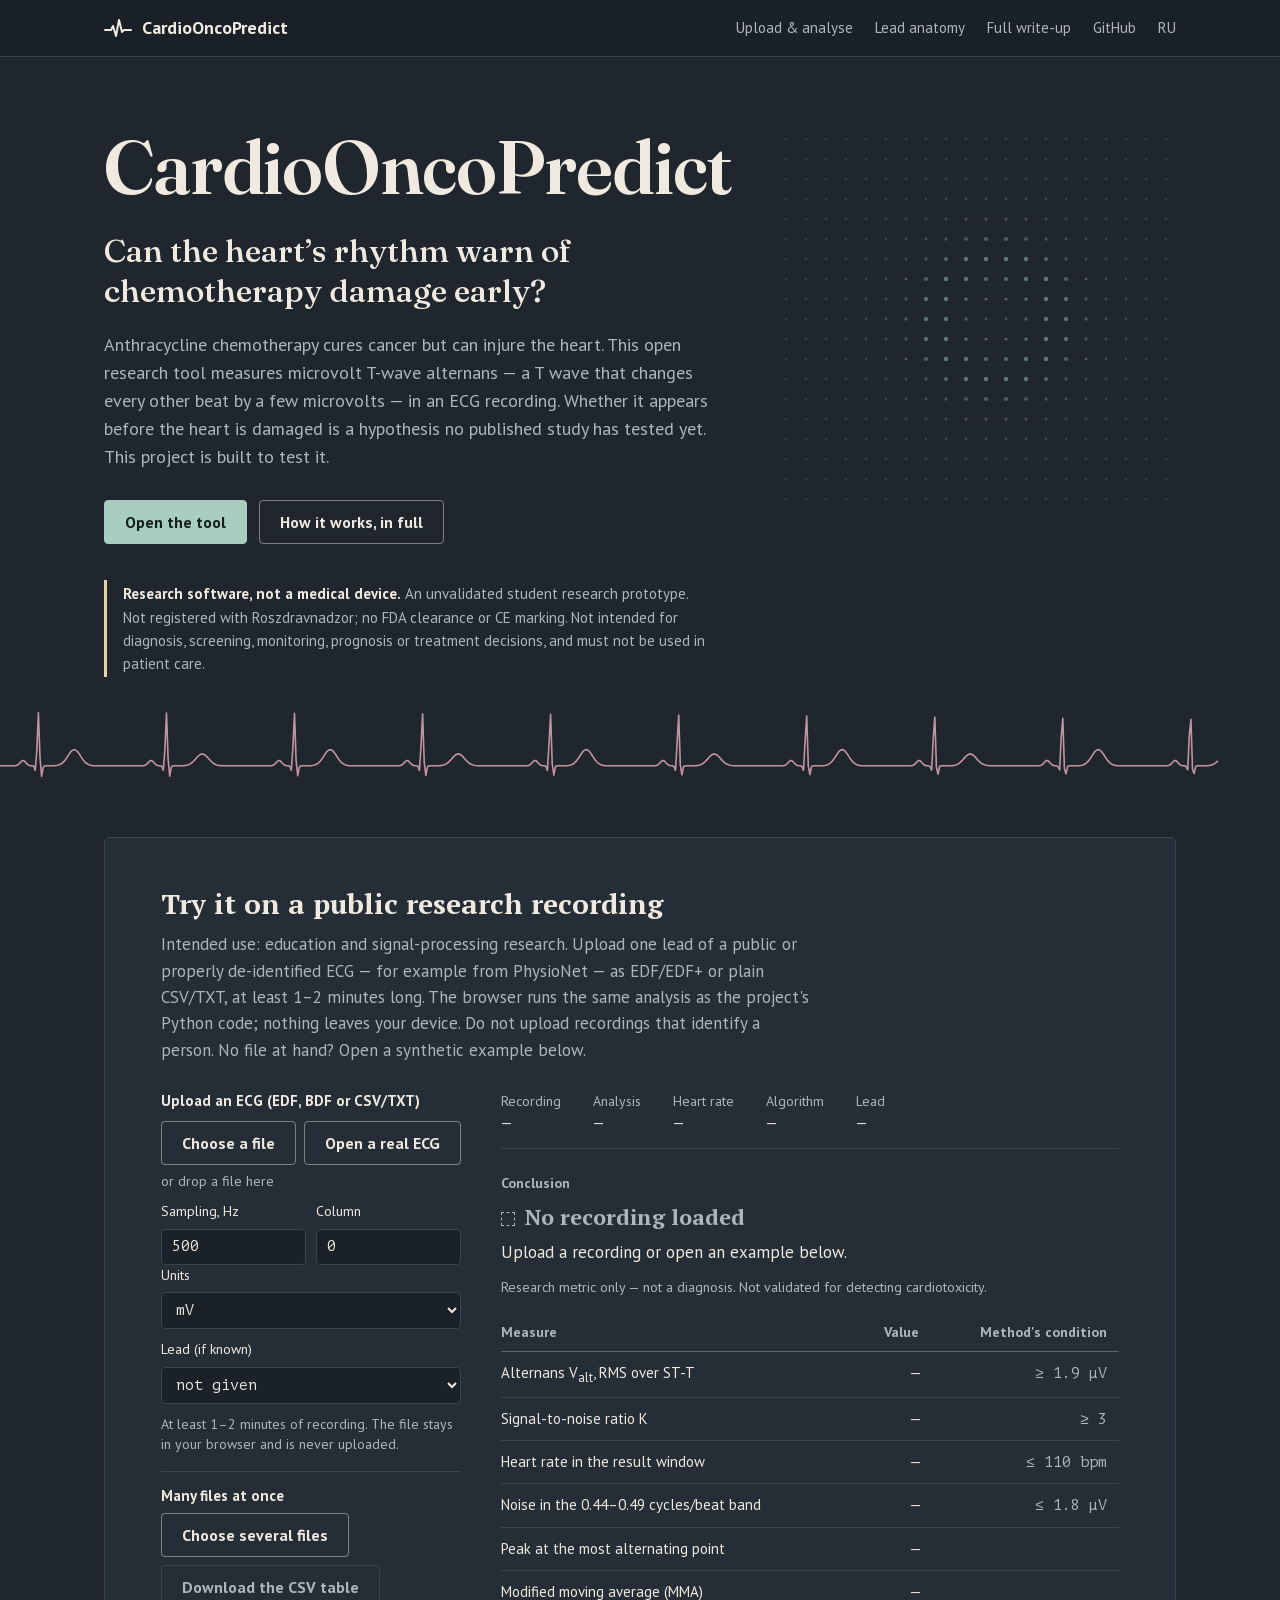
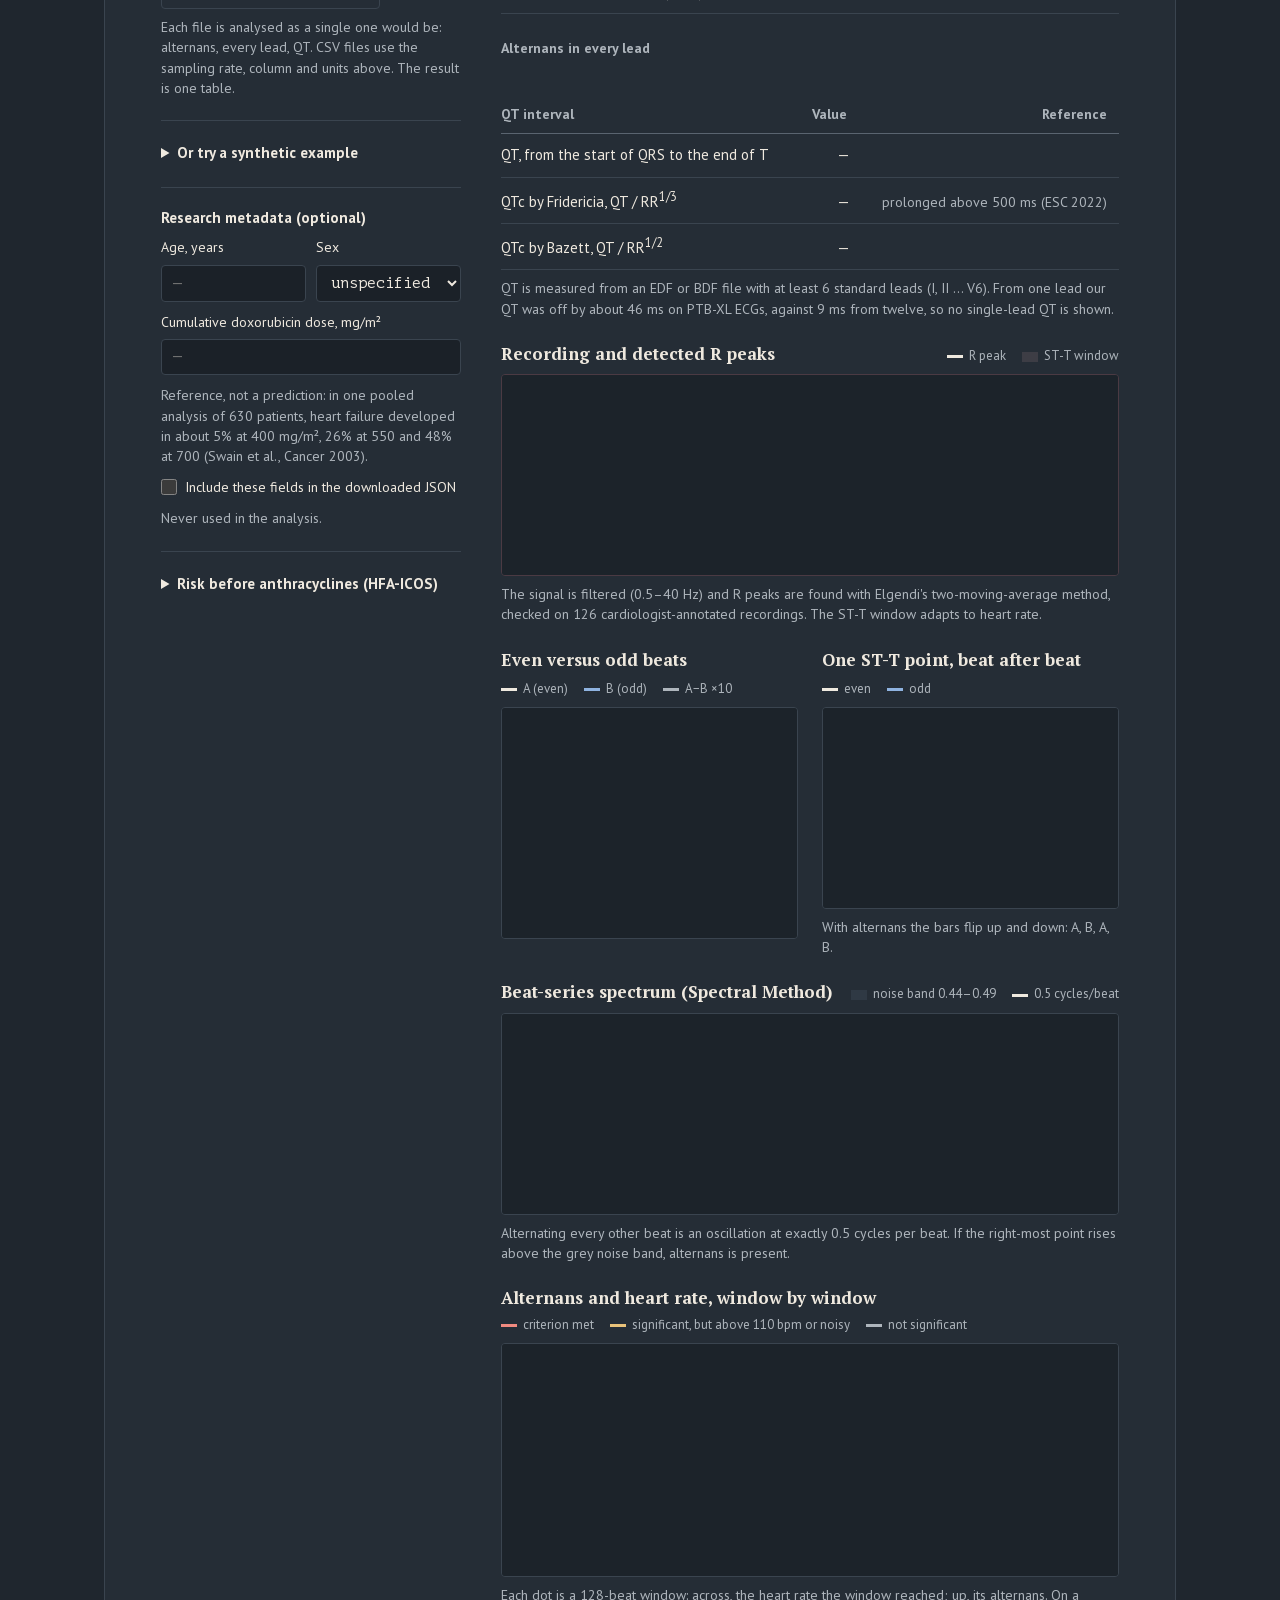
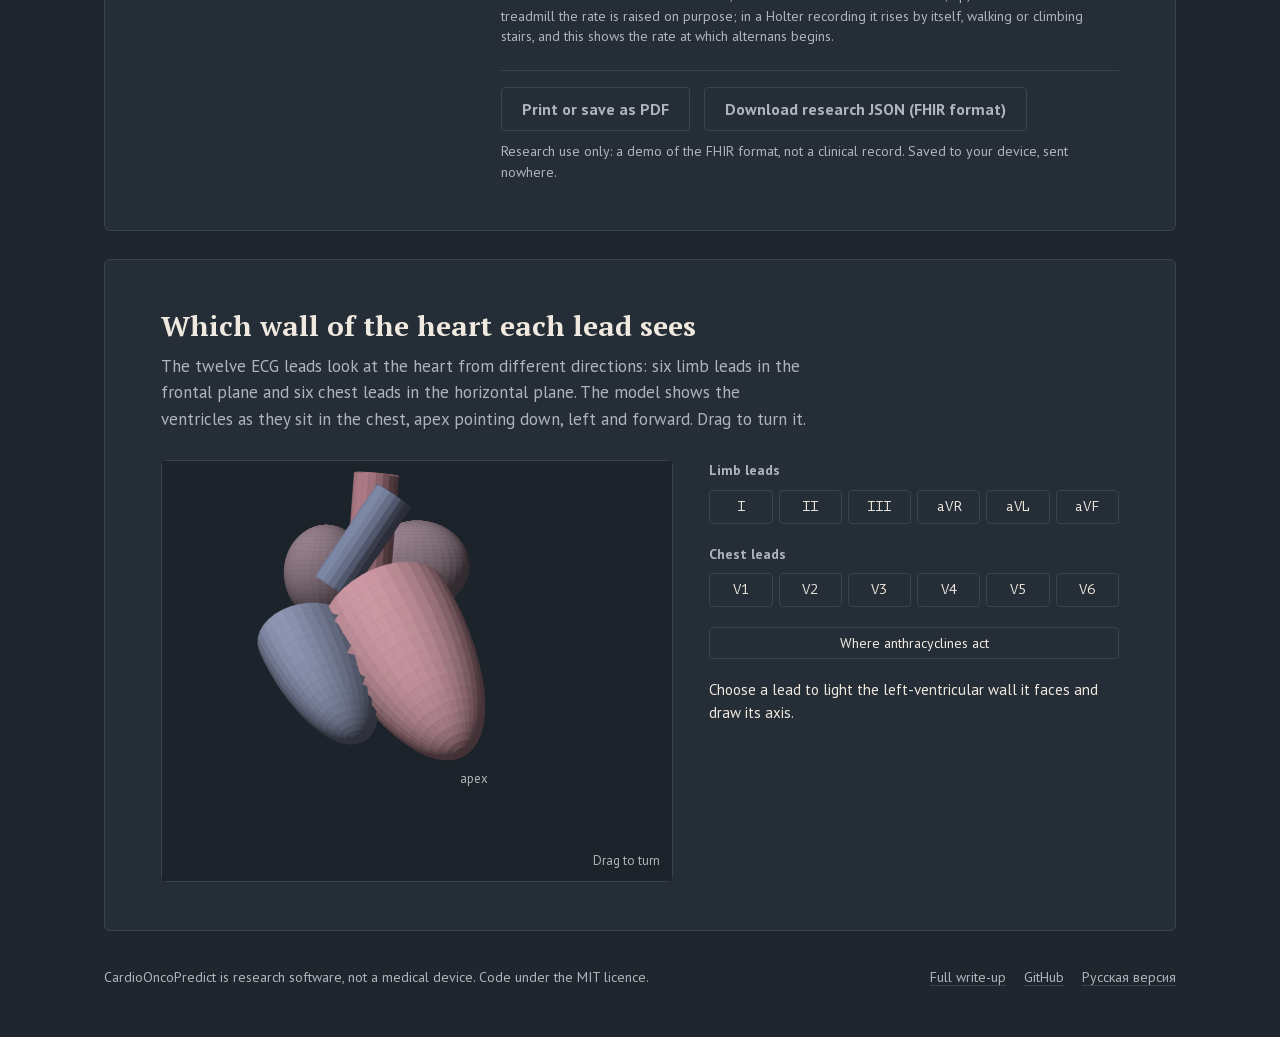
==== commit 8533b5b3: "Alternans against heart rate: onset rate for Holter-type recordings (1.9.0) Every 128-beat window is" ====
--- a/index.html
+++ b/index.html
@@ -199,6 +199,11 @@
             <canvas id="c-spec" height="200"></canvas>
             <p class="explain">Alternating every other beat is an oscillation at exactly 0.5 cycles per beat. If the right-most point rises above the grey noise band, alternans is present.</p>
           </div>
+          <div class="panel">
+            <div class="panel-head"><h3>Alternans and heart rate, window by window</h3><span class="legend"><span><i style="background:var(--finding)"></i>criterion met</span><span><i style="background:var(--amber)"></i>significant, but above 110 bpm or noisy</span><span><i style="background:var(--muted)"></i>not significant</span></span></div>
+            <canvas id="c-trend" height="232"></canvas>
+            <p class="explain"><span>Each dot is a 128-beat window: across, the heart rate the window reached; up, its alternans. On a treadmill the rate is raised on purpose; in a Holter recording it rises by itself, walking or climbing stairs, and this shows the rate at which alternans begins.</span> <span id="trend-note"></span></p>
+          </div>
           <div class="fhir-row">
             <button type="button" class="btn ghost" id="b-print" disabled>Print or save as PDF</button>
             <button type="button" class="btn ghost" id="b-fhir" disabled>Download research JSON (FHIR format)</button>
